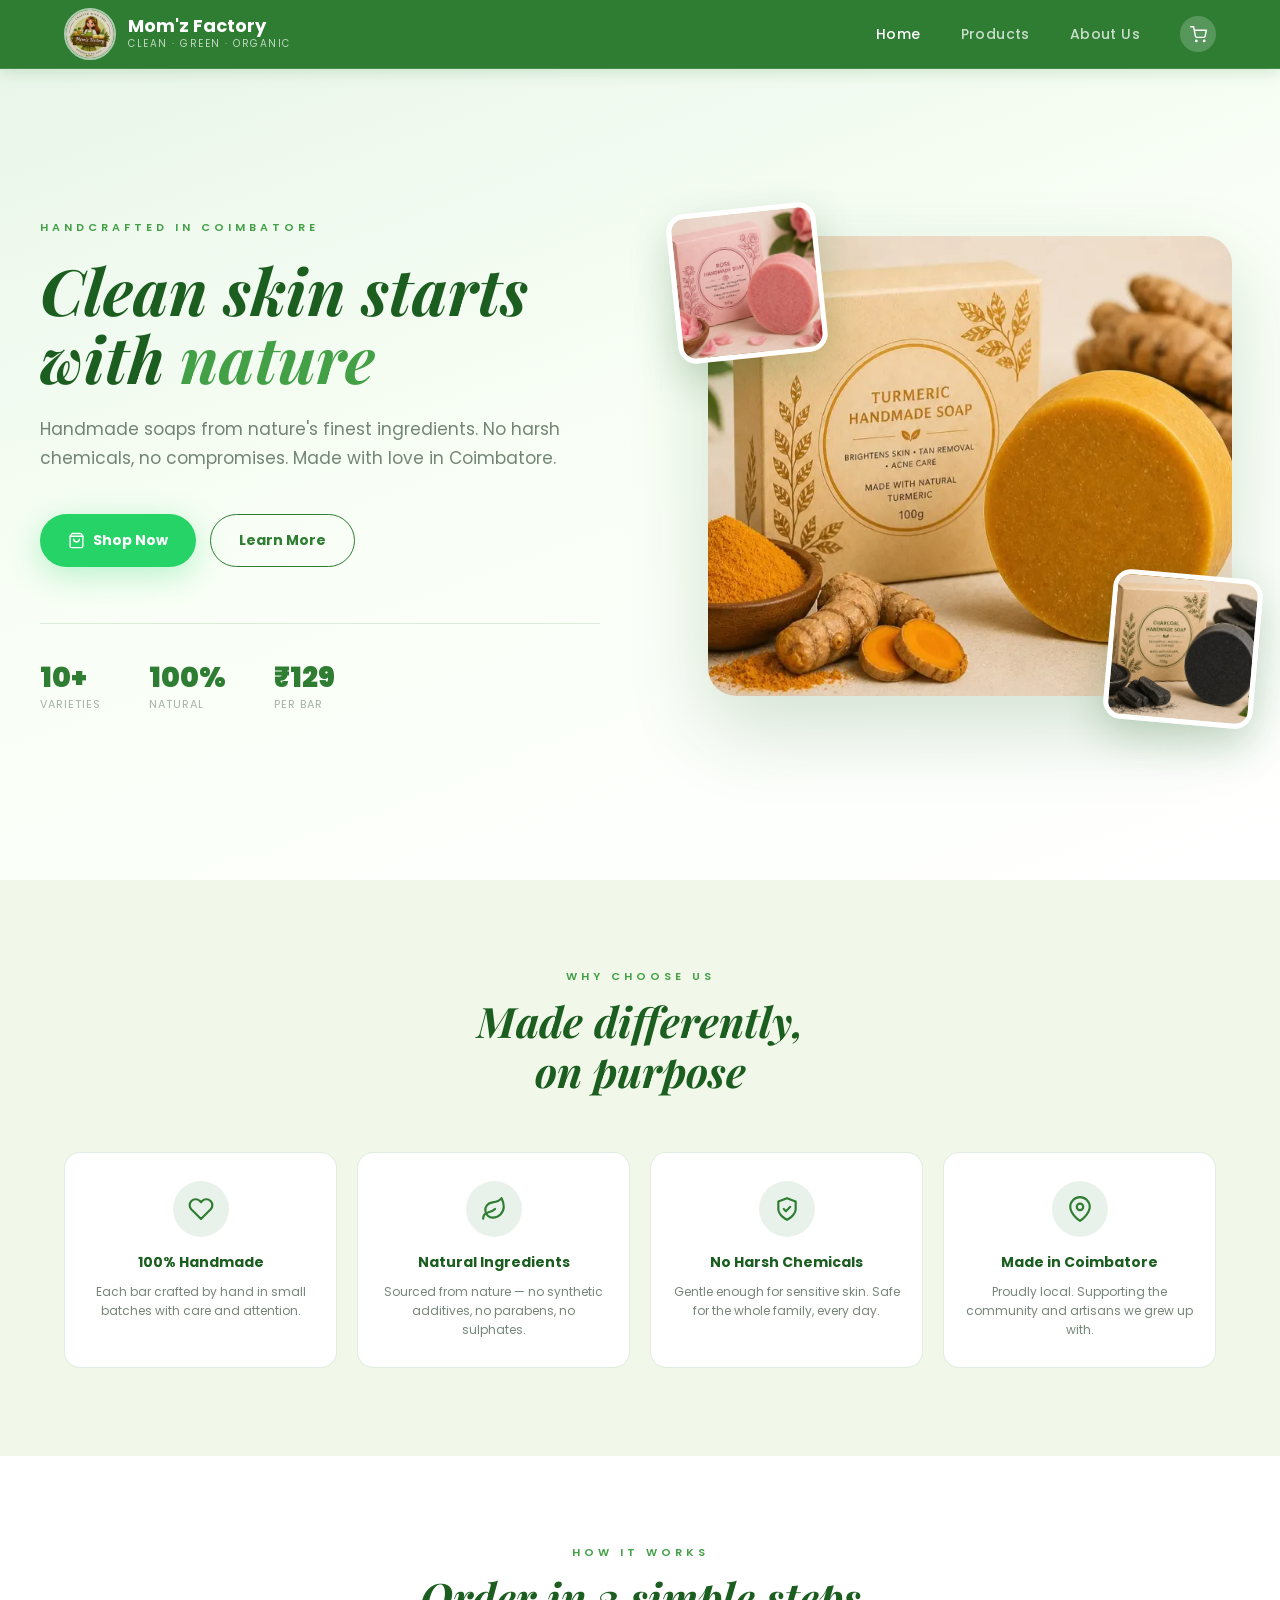
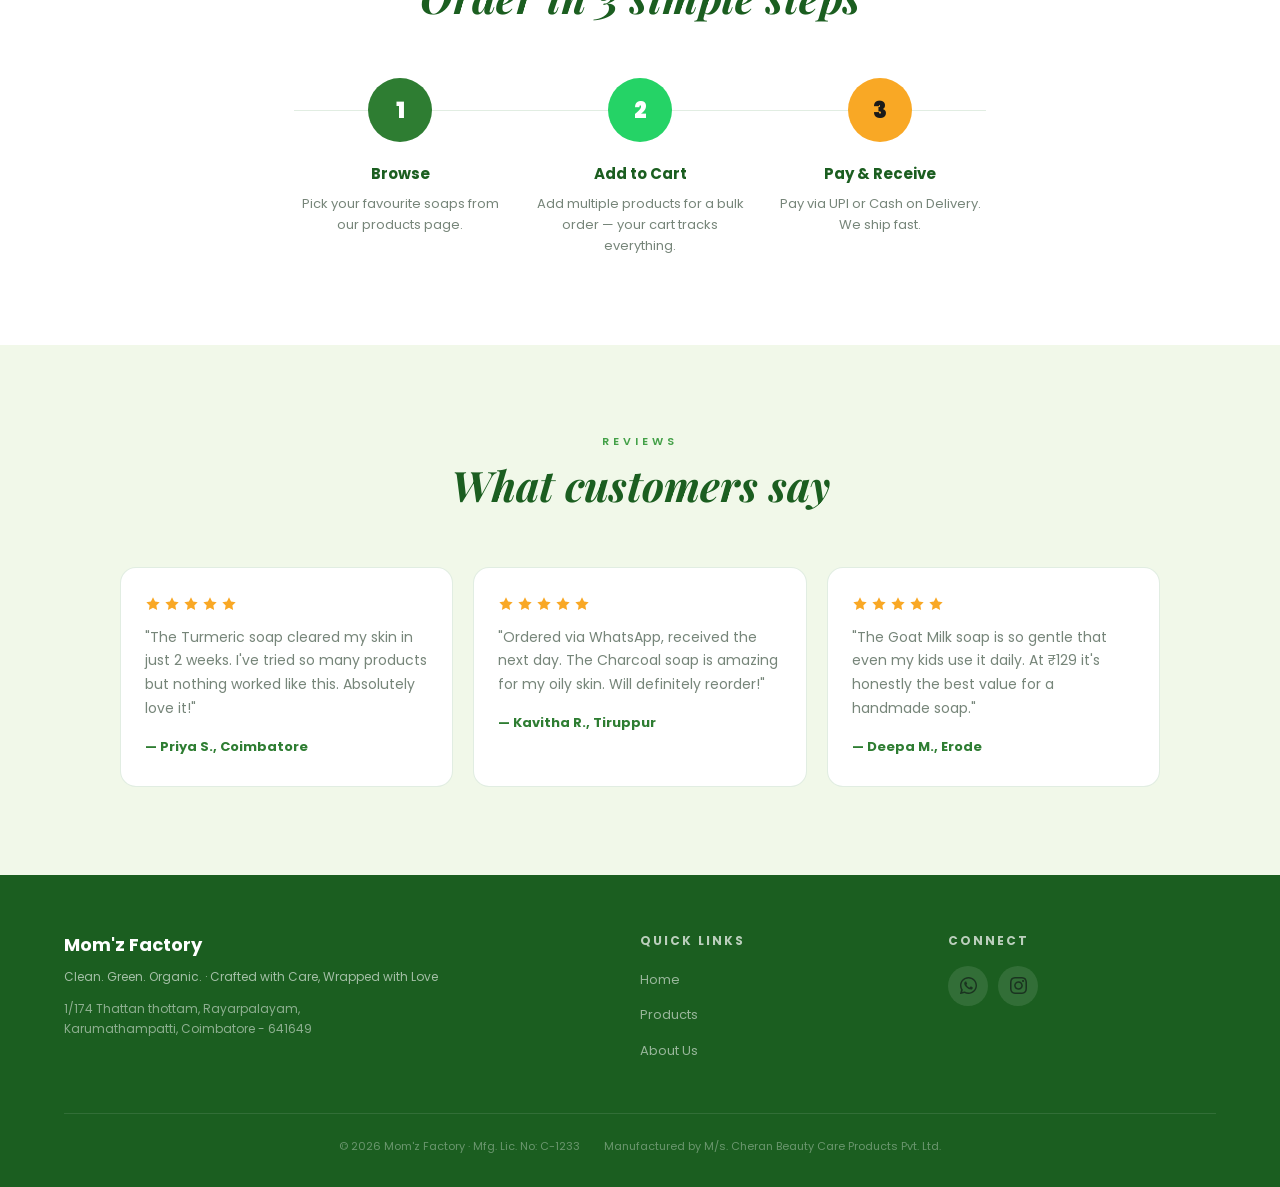
==== index.html @ 3b1ee164 "Speed up images and make the site indexable by Google - Add 800px WebP versions of all product photo" ====
<!DOCTYPE html>
<html lang="en">
<head>
  <meta charset="UTF-8">
  <meta name="viewport" content="width=device-width, initial-scale=1.0">
  <title>Mom'z Factory — Clean. Green. Organic.</title>
  <meta name="description" content="Handmade natural soaps crafted with care. 100g bars made in Coimbatore. Order on WhatsApp.">
  <link rel="canonical" href="https://momzfactory.in/">
  <meta property="og:type" content="website">
  <meta property="og:site_name" content="Mom'z Factory">
  <meta property="og:title" content="Mom'z Factory — Clean. Green. Organic.">
  <meta property="og:description" content="Handmade natural soaps crafted with care in Coimbatore. ₹129 per bar. Order on WhatsApp.">
  <meta property="og:url" content="https://momzfactory.in/">
  <meta property="og:image" content="https://momzfactory.in/assets/products/turmeric-soap.jpg">
  <meta name="twitter:card" content="summary_large_image">
  <script type="application/ld+json">
  {
    "@context": "https://schema.org",
    "@type": "Organization",
    "name": "Mom'z Factory",
    "url": "https://momzfactory.in",
    "logo": "https://momzfactory.in/assets/logo.png"
  }
  </script>
  <link rel="icon" type="image/png" href="assets/logo.png">
  <link rel="stylesheet" href="css/style.css">
</head>
<body>

  <div id="navbar"></div>

  <!-- Hero -->
  <section class="hero">
    <div class="hero__inner">
      <div class="hero__content" data-animate>
        <div class="hero__eyebrow">Handcrafted in Coimbatore</div>
        <h1 class="hero__title">
          Clean skin starts<br>with <span>nature</span>
        </h1>
        <p class="hero__subtitle">
          Handmade soaps from nature's finest ingredients. No harsh chemicals, no compromises. Made with love in Coimbatore.
        </p>
        <div class="hero__ctas">
          <a href="products.html" class="btn btn--primary">
            <svg xmlns="http://www.w3.org/2000/svg" width="17" height="17" viewBox="0 0 24 24" fill="none" stroke="currentColor" stroke-width="2" stroke-linecap="round" stroke-linejoin="round" aria-hidden="true"><path d="M6 2L3 6v14a2 2 0 0 0 2 2h14a2 2 0 0 0 2-2V6l-3-4z"/><line x1="3" y1="6" x2="21" y2="6"/><path d="M16 10a4 4 0 0 1-8 0"/></svg>
            Shop Now
          </a>
          <a href="about.html" class="btn btn--ghost">Learn More</a>
        </div>
        <div class="hero__stats">
          <div>
            <div class="hero__stat-num">10+</div>
            <div class="hero__stat-label">Varieties</div>
          </div>
          <div>
            <div class="hero__stat-num">100%</div>
            <div class="hero__stat-label">Natural</div>
          </div>
          <div>
            <div class="hero__stat-num">&#8377;129</div>
            <div class="hero__stat-label">Per Bar</div>
          </div>
        </div>
      </div>
      <div class="hero__visual" data-animate data-animate-delay="150">
        <img class="hero__img-main" src="assets/products/turmeric-soap.webp" alt="Turmeric handmade soap bar with fresh turmeric" fetchpriority="high">
        <img class="hero__img-accent hero__img-accent--1" src="assets/products/rose-soap.webp" alt="Rose handmade soap bar">
        <img class="hero__img-accent hero__img-accent--2" src="assets/products/charcoal-soap.webp" alt="Charcoal handmade soap bar">
      </div>
    </div>
  </section>

  <!-- Why Choose Us -->
  <section class="section section--mid">
    <div class="container">
      <div class="section-eyebrow" data-animate>Why Choose Us</div>
      <h2 class="section-title" data-animate data-animate-delay="100">Made differently,<br>on purpose</h2>
      <div class="why-grid">
        <div class="why-card" data-animate data-animate-delay="0">
          <div class="why-card__icon">
            <svg xmlns="http://www.w3.org/2000/svg" width="26" height="26" viewBox="0 0 24 24" fill="none" stroke="currentColor" stroke-width="2" stroke-linecap="round" stroke-linejoin="round" aria-hidden="true"><path d="M20.84 4.61a5.5 5.5 0 0 0-7.78 0L12 5.67l-1.06-1.06a5.5 5.5 0 0 0-7.78 7.78l1.06 1.06L12 21.23l7.78-7.78 1.06-1.06a5.5 5.5 0 0 0 0-7.78z"/></svg>
          </div>
          <div class="why-card__title">100% Handmade</div>
          <div class="why-card__desc">Each bar crafted by hand in small batches with care and attention.</div>
        </div>
        <div class="why-card" data-animate data-animate-delay="100">
          <div class="why-card__icon">
            <svg xmlns="http://www.w3.org/2000/svg" width="26" height="26" viewBox="0 0 24 24" fill="none" stroke="currentColor" stroke-width="2" stroke-linecap="round" stroke-linejoin="round" aria-hidden="true"><path d="M11 20A7 7 0 0 1 9.8 6.1C15.5 5 17 4.48 19 2c1 2 2 4.18 2 8 0 5.5-4.78 10-10 10Z"/><path d="M2 21c0-3 1.85-5.36 5.08-6C9.5 14.52 12 13 13 12"/></svg>
          </div>
          <div class="why-card__title">Natural Ingredients</div>
          <div class="why-card__desc">Sourced from nature — no synthetic additives, no parabens, no sulphates.</div>
        </div>
        <div class="why-card" data-animate data-animate-delay="200">
          <div class="why-card__icon">
            <svg xmlns="http://www.w3.org/2000/svg" width="26" height="26" viewBox="0 0 24 24" fill="none" stroke="currentColor" stroke-width="2" stroke-linecap="round" stroke-linejoin="round" aria-hidden="true"><path d="M12 22s8-4 8-10V5l-8-3-8 3v7c0 6 8 10 8 10z"/><polyline points="9 12 11 14 15 10"/></svg>
          </div>
          <div class="why-card__title">No Harsh Chemicals</div>
          <div class="why-card__desc">Gentle enough for sensitive skin. Safe for the whole family, every day.</div>
        </div>
        <div class="why-card" data-animate data-animate-delay="300">
          <div class="why-card__icon">
            <svg xmlns="http://www.w3.org/2000/svg" width="26" height="26" viewBox="0 0 24 24" fill="none" stroke="currentColor" stroke-width="2" stroke-linecap="round" stroke-linejoin="round" aria-hidden="true"><path d="M21 10c0 7-9 13-9 13s-9-6-9-13a9 9 0 0 1 18 0z"/><circle cx="12" cy="10" r="3"/></svg>
          </div>
          <div class="why-card__title">Made in Coimbatore</div>
          <div class="why-card__desc">Proudly local. Supporting the community and artisans we grew up with.</div>
        </div>
      </div>
    </div>
  </section>

  <!-- How to Order -->
  <section class="section">
    <div class="container">
      <div class="section-eyebrow" data-animate>How It Works</div>
      <h2 class="section-title" data-animate data-animate-delay="100">Order in 3 simple steps</h2>
      <div class="steps">
        <div class="step" data-animate data-animate-delay="0">
          <div class="step__circle step__circle--1">1</div>
          <div class="step__title">Browse</div>
          <div class="step__desc">Pick your favourite soaps from our products page.</div>
        </div>
        <div class="step" data-animate data-animate-delay="120">
          <div class="step__circle step__circle--2">2</div>
          <div class="step__title">Add to Cart</div>
          <div class="step__desc">Add multiple products for a bulk order — your cart tracks everything.</div>
        </div>
        <div class="step" data-animate data-animate-delay="240">
          <div class="step__circle step__circle--3">3</div>
          <div class="step__title">Pay &amp; Receive</div>
          <div class="step__desc">Pay via UPI or Cash on Delivery. We ship fast.</div>
        </div>
      </div>
    </div>
  </section>

  <!-- Testimonials -->
  <section class="section section--mid">
    <div class="container">
      <div class="section-eyebrow" data-animate>Reviews</div>
      <h2 class="section-title" data-animate data-animate-delay="100">What customers say</h2>
      <!-- Rendered by components.js from data/testimonials.json -->
      <div class="testimonials-grid" id="testimonialsGrid"></div>
    </div>
  </section>

  <div id="footer"></div>

  <script src="data/site.js"></script>
  <script src="js/components.js"></script>
  <script src="js/animations.js"></script>
  <script src="js/cart.js"></script>
</body>
</html>
---- css/style.css ----
/* ── Fonts ── */
@import url('https://fonts.googleapis.com/css2?family=Playfair+Display:ital,wght@0,700;1,700&family=Poppins:wght@300;400;600;700;900&display=swap');

/* ── Tokens ── */
:root {
  --bg:           #ffffff;
  --bg-mid:       #f1f8e9;
  --bg-card:      #ffffff;
  --green:        #2e7d32;
  --green-light:  #43a047;
  --green-dark:   #1b5e20;
  --whatsapp:     #25D366;
  --red:          #e53935;
  --text:         #1a3320;
  --text-muted:   rgba(26,51,32,0.60);
  --text-faint:   rgba(26,51,32,0.38);
  --border:       rgba(46,125,50,0.14);
  --border-hover: rgba(46,125,50,0.30);
  --radius-card:  16px;
  --radius-btn:   50px;
  --container:    1200px;
}

/* ── Reset ── */
*, *::before, *::after { box-sizing: border-box; margin: 0; padding: 0; }
html { scroll-behavior: smooth; }
body {
  font-family: 'Poppins', sans-serif;
  background: var(--bg);
  color: var(--text);
  line-height: 1.6;
  -webkit-font-smoothing: antialiased;
}
img { max-width: 100%; display: block; }
a { text-decoration: none; color: inherit; }
:focus-visible { outline: 2px solid var(--green); outline-offset: 2px; }
button:focus-visible, a:focus-visible { outline: 2px solid var(--green); outline-offset: 2px; }

/* ── Container ── */
.container { max-width: var(--container); margin: 0 auto; padding: 0 24px; }

/* ── Animations ── */
[data-animate] {
  opacity: 0;
  transform: translateY(36px);
  transition: opacity 0.65s ease, transform 0.65s ease;
}
[data-animate].is-visible { opacity: 1; transform: none; }

/* ── Buttons ── */
.btn {
  display: inline-flex; align-items: center; gap: 8px;
  padding: 14px 28px; border-radius: var(--radius-btn);
  font-family: 'Poppins', sans-serif; font-size: 14px; font-weight: 700;
  text-decoration: none; cursor: pointer; border: none;
  transition: transform 0.2s ease, box-shadow 0.2s ease, background 0.2s ease;
}
.btn:hover { transform: translateY(-2px); }
.btn--primary {
  background: var(--whatsapp); color: #fff;
  box-shadow: 0 8px 32px rgba(37,211,102,0.3);
}
.btn--primary:hover { box-shadow: 0 12px 40px rgba(37,211,102,0.45); }
.btn--ghost {
  background: transparent; color: var(--green);
  border: 1.5px solid var(--green);
}
.btn--ghost:hover { background: rgba(46,125,50,0.06); box-shadow: 0 8px 24px rgba(46,125,50,0.12); }
.btn--full { width: 100%; justify-content: center; }

/* ── Navbar ── */
.navbar {
  position: fixed; top: 0; left: 0; right: 0; z-index: 200;
  background: #2e7d32;
  border-bottom: 1px solid rgba(255,255,255,0.12);
  box-shadow: 0 2px 16px rgba(46,125,50,0.20);
}
.navbar__inner {
  display: flex; align-items: center; justify-content: space-between;
  height: 68px;
}
.navbar__brand { display: flex; align-items: center; gap: 12px; }
.navbar__logo {
  width: 52px; height: 52px; border-radius: 50%;
  object-fit: cover; border: 2px solid rgba(255,255,255,0.6);
}
.navbar__logo-fallback {
  width: 52px; height: 52px; border-radius: 50%;
  background: rgba(255,255,255,0.2); font-size: 20px;
  display: none; align-items: center; justify-content: center;
}
.navbar__name { font-size: 18px; font-weight: 700; line-height: 1.1; color: #fff; }
.navbar__tagline { font-size: 10px; color: rgba(255,255,255,0.70); letter-spacing: 1.5px; text-transform: uppercase; }
.navbar__links { display: flex; align-items: center; gap: 40px; list-style: none; margin-left: auto; margin-right: 40px; }
.navbar__links a {
  font-size: 14px; color: rgba(255,255,255,0.75); font-weight: 500;
  letter-spacing: 0.4px; transition: color 0.2s; padding: 8px 0;
}
.navbar__links a:hover, .navbar__links a.active { color: #fff; }
.navbar__actions { display: flex; align-items: center; gap: 14px; }
.navbar__cart-btn {
  width: 36px; height: 36px; border-radius: 50%;
  background: rgba(255,255,255,0.2); border: none; cursor: pointer;
  display: flex; align-items: center; justify-content: center;
  color: #fff; position: relative; transition: transform 0.2s, background 0.2s;
}
.navbar__cart-btn:hover { transform: scale(1.1); background: rgba(255,255,255,0.3); }
.navbar__cart-count {
  position: absolute; top: -4px; right: -4px;
  width: 18px; height: 18px; background: var(--red);
  border-radius: 50%; font-size: 10px; font-weight: 700;
  display: none; align-items: center; justify-content: center; color: #fff;
}
.navbar__cart-count.visible { display: flex; }
.navbar__toggle {
  display: none; flex-direction: column; gap: 5px;
  background: transparent; border: none; cursor: pointer; padding: 4px;
}
.navbar__toggle span { display: block; width: 24px; height: 2px; background: #fff; border-radius: 2px; }
.navbar__mobile {
  display: none; flex-direction: column;
  background: #1b5e20; border-top: 1px solid rgba(255,255,255,0.12);
  max-height: 0; overflow: hidden;
  transition: max-height 0.35s ease;
}
.navbar__mobile.open { max-height: 300px; }
.navbar__mobile a {
  padding: 14px 24px; font-size: 15px;
  color: rgba(255,255,255,0.80); border-bottom: 1px solid rgba(255,255,255,0.10); display: block;
  transition: color 0.2s;
}
.navbar__mobile a:hover { color: #fff; }

/* ── Hero ── */
.hero {
  min-height: min(100vh, 880px);
  min-height: min(100dvh, 880px);
  background: linear-gradient(160deg, #e8f5e9 0%, #f9fff6 50%, #ffffff 100%);
  display: flex; align-items: center;
  padding: 140px 24px 88px;
}
.hero__inner {
  max-width: var(--container); width: 100%; margin: 0 auto;
  display: grid; grid-template-columns: 1.05fr 0.95fr;
  align-items: center; gap: 64px;
}
.hero__content { max-width: 560px; text-align: left; }
.hero__eyebrow {
  font-size: 11px; letter-spacing: 4px; text-transform: uppercase;
  color: var(--green-light); font-weight: 600; margin-bottom: 20px;
}
.hero__title {
  font-family: 'Playfair Display', serif; font-style: italic;
  font-size: clamp(42px, 6vw, 64px); line-height: 1.05; margin-bottom: 24px;
  color: var(--green-dark);
}
.hero__title span { color: var(--green-light); }
.hero__subtitle {
  font-size: 17px; color: var(--text-muted); line-height: 1.75;
  margin: 0 0 40px; max-width: 520px;
}
.hero__ctas { display: flex; gap: 14px; flex-wrap: wrap; margin-bottom: 56px; }
.hero__stats {
  display: flex; gap: 48px;
  padding-top: 40px; border-top: 1px solid var(--border);
}
.hero__visual { position: relative; padding: 16px 8px; }
.hero__img-main {
  width: 100%; height: 460px; object-fit: cover;
  border-radius: 28px;
  box-shadow: 0 32px 80px rgba(27,94,32,0.18);
}
.hero__img-accent {
  position: absolute; width: 150px; height: 150px; object-fit: cover;
  border-radius: 18px; border: 5px solid #fff;
  box-shadow: 0 16px 40px rgba(27,94,32,0.22);
}
.hero__img-accent--1 { top: -12px; left: -28px; transform: rotate(-6deg); }
.hero__img-accent--2 { bottom: -12px; right: -18px; transform: rotate(5deg); }
.hero__stat-num { font-size: 28px; font-weight: 900; color: var(--green); line-height: 1; }
.hero__stat-label { font-size: 11px; color: var(--text-faint); text-transform: uppercase; letter-spacing: 1px; margin-top: 4px; }

/* ── Sections ── */
.section { padding: 88px 0; text-align: center; }
.section--mid { background: var(--bg-mid); }
.section-eyebrow {
  font-size: 11px; letter-spacing: 4px; text-transform: uppercase;
  color: var(--green-light); font-weight: 600; margin-bottom: 10px;
}
.section-title {
  font-family: 'Playfair Display', serif; font-style: italic;
  font-size: clamp(28px, 5vw, 42px); line-height: 1.2; margin-bottom: 56px;
  color: var(--green-dark);
}

/* ── Why Grid ── */
.why-grid { display: grid; grid-template-columns: repeat(4, 1fr); gap: 20px; }
.why-card {
  background: #fff; border: 1px solid var(--border);
  border-radius: var(--radius-card); padding: 28px 22px;
  transition: border-color 0.2s, transform 0.3s, box-shadow 0.3s;
}
.why-card:hover { border-color: var(--border-hover); transform: translateY(-4px); box-shadow: 0 12px 32px rgba(46,125,50,0.10); }
.why-card__icon {
  width: 56px; height: 56px; border-radius: 50%;
  background: rgba(46,125,50,0.10); color: var(--green);
  display: flex; align-items: center; justify-content: center;
  margin: 0 auto 14px;
}
.why-card__title { font-size: 14px; font-weight: 700; margin-bottom: 8px; color: var(--green-dark); }
.why-card__desc { font-size: 12px; color: var(--text-muted); line-height: 1.6; }

/* ── Steps ── */
.steps { display: flex; justify-content: center; gap: 0; position: relative; }
.steps::before {
  content: ''; position: absolute; top: 32px; left: 20%; right: 20%;
  height: 1px; background: var(--border);
}
.step { flex: 1; max-width: 240px; text-align: center; padding: 0 16px; }
.step__circle {
  width: 64px; height: 64px; border-radius: 50%;
  display: flex; align-items: center; justify-content: center;
  font-size: 22px; font-weight: 900; color: #fff;
  margin: 0 auto 20px; position: relative; z-index: 1;
}
.step__circle--1 { background: var(--green); }
.step__circle--2 { background: var(--whatsapp); }
.step__circle--3 { background: #f9a825; color: #1a1a1a; }
.step__title { font-size: 15px; font-weight: 700; margin-bottom: 8px; color: var(--green-dark); }
.step__desc { font-size: 13px; color: var(--text-muted); line-height: 1.6; }

/* ── Testimonials ── */
.testimonials-grid {
  display: grid; grid-template-columns: repeat(3, 1fr); gap: 20px;
  max-width: 1040px; margin: 0 auto;
}
.testimonial {
  background: #fff; border: 1px solid var(--border);
  border-radius: var(--radius-card); padding: 28px 24px; text-align: left;
  transition: border-color 0.2s, box-shadow 0.3s;
}
.testimonial:hover { border-color: var(--border-hover); box-shadow: 0 8px 24px rgba(46,125,50,0.08); }
.testimonial__stars { display: flex; gap: 3px; color: #f9a825; margin-bottom: 14px; }
.testimonial__text { font-size: 14px; color: var(--text-muted); line-height: 1.7; margin-bottom: 16px; }
.testimonial__author { font-size: 13px; font-weight: 700; color: var(--green); }

/* ── Page Hero (inner pages) ── */
.page-hero {
  padding: 140px 24px 64px; text-align: center;
  background: linear-gradient(160deg, #e8f5e9 0%, #ffffff 100%);
}
.page-hero__title {
  font-family: 'Playfair Display', serif; font-style: italic;
  font-size: clamp(32px, 6vw, 52px); margin-bottom: 12px;
  color: var(--green-dark);
}
.page-hero__subtitle { font-size: 15px; color: var(--text-muted); }

/* ── Filter Tabs ── */
.filter-bar { display: flex; justify-content: center; gap: 10px; margin-bottom: 48px; flex-wrap: wrap; }
.filter-tab {
  padding: 10px 24px; border-radius: var(--radius-btn);
  border: 1.5px solid var(--border); background: transparent;
  color: var(--text-muted); font-family: 'Poppins', sans-serif;
  font-size: 13px; font-weight: 600; cursor: pointer; transition: background 0.2s, border-color 0.2s, color 0.2s;
}
.filter-tab:hover { border-color: var(--border-hover); color: var(--green); }
.filter-tab.active { background: var(--green); border-color: var(--green); color: #fff; }

/* ── Products Section ── */
.products-section { padding: 48px 0 88px; }
.products-grid { display: grid; grid-template-columns: repeat(3, 1fr); gap: 20px; }

/* ── Product Card ── */
.product-card {
  background: #fff; border: 1px solid var(--border);
  border-radius: var(--radius-card); overflow: hidden;
  transition: transform 0.3s ease, box-shadow 0.3s ease, border-color 0.2s;
}
.product-card:hover {
  transform: translateY(-6px);
  box-shadow: 0 20px 48px rgba(46,125,50,0.14);
  border-color: var(--border-hover);
}
.product-card__img {
  height: 220px; width: 100%; display: flex; align-items: center;
  justify-content: center; overflow: hidden; position: relative;
  background: #f7f2ec;
}
.product-card__photo { width: 100%; height: 100%; object-fit: cover; }
.product-card__swatch {
  width: 100px; height: 140px; border-radius: 12px;
  display: flex; align-items: center; justify-content: center;
  font-size: 11px; font-weight: 700; text-align: center; line-height: 1.35;
  box-shadow: 0 12px 32px rgba(0,0,0,0.18);
}
.product-card__body { padding: 18px; }
.product-card__name { font-size: 14px; font-weight: 700; margin-bottom: 5px; color: var(--green-dark); }
.product-card__benefit {
  font-size: 11px; color: var(--text-muted); line-height: 1.55;
  margin-bottom: 12px;
  display: -webkit-box; -webkit-line-clamp: 2;
  -webkit-box-orient: vertical; overflow: hidden;
}
.product-card__tags { display: flex; gap: 6px; margin-bottom: 14px; }
.product-card__tag {
  font-size: 10px; background: rgba(46,125,50,0.08);
  color: var(--green); border-radius: 20px;
  padding: 3px 10px; font-weight: 600;
}
.product-card__footer { display: flex; align-items: center; justify-content: space-between; }
.product-card__price { display: flex; flex-direction: column; gap: 2px; }
.product-card__mrp { font-size: 13px; font-weight: 500; color: var(--text-faint); text-decoration: line-through; margin-right: 7px; }
.product-card__sale { font-size: 20px; font-weight: 900; color: var(--green); }
.product-card__badge {
  position: absolute; top: 12px; left: 12px; z-index: 1;
  font-size: 11px; font-weight: 700; letter-spacing: 0.3px;
  padding: 4px 12px; border-radius: 20px;
}
.product-card__badge--off { background: var(--red); color: #fff; }
.product-card__badge--oos { background: rgba(26,26,26,0.78); color: #fff; }
.product-card__badge--new { left: auto; right: 12px; background: #e91e63; color: #fff; }
.product-card--oos .product-card__photo,
.product-card--oos .product-card__swatch { filter: grayscale(0.85); opacity: 0.55; }
.products-error {
  grid-column: 1 / -1; text-align: center; padding: 56px 24px;
  color: var(--text-muted); font-size: 15px;
}
.product-card__incl { font-size: 10px; color: var(--text-faint); font-weight: 400; }
.add-to-cart-btn {
  background: var(--green); color: #fff; border: none;
  border-radius: 10px; padding: 9px 16px;
  font-family: 'Poppins', sans-serif; font-size: 12px; font-weight: 700;
  cursor: pointer; transition: background 0.2s, transform 0.15s;
  white-space: nowrap;
}
.add-to-cart-btn:hover { background: var(--green-dark); }
.add-to-cart-btn.added { transform: scale(1.1); background: var(--whatsapp); }
.add-to-cart-btn:disabled {
  background: rgba(26,51,32,0.14); color: rgba(26,51,32,0.45);
  cursor: not-allowed;
}

/* ── Cart Bubble ── */
.cart-bubble {
  position: fixed; bottom: 28px; right: 28px; z-index: 300;
  width: 58px; height: 58px; border-radius: 50%;
  background: var(--whatsapp);
  display: none; align-items: center; justify-content: center;
  font-size: 22px; cursor: pointer; border: none;
  transition: transform 0.2s;
}
.cart-bubble.visible {
  display: flex;
  animation: bubble-pulse 2.5s infinite;
}
.cart-bubble:hover { transform: scale(1.08); animation: none; }
.cart-bubble__count {
  position: absolute; top: -4px; right: -4px;
  width: 22px; height: 22px; background: var(--red);
  border-radius: 50%; font-size: 11px; font-weight: 800;
  display: flex; align-items: center; justify-content: center;
  color: #fff; font-family: 'Poppins', sans-serif;
}
@keyframes bubble-pulse {
  0%   { box-shadow: 0 8px 32px rgba(37,211,102,0.45), 0 0 0 0   rgba(37,211,102,0.4); }
  70%  { box-shadow: 0 8px 32px rgba(37,211,102,0.45), 0 0 0 14px rgba(37,211,102,0); }
  100% { box-shadow: 0 8px 32px rgba(37,211,102,0.45), 0 0 0 0   rgba(37,211,102,0); }
}

/* ── Cart Panel ── */
.cart-panel { position: fixed; inset: 0; z-index: 400; display: none; }
.cart-panel.open { display: block; }
.cart-panel__overlay { position: absolute; inset: 0; background: rgba(0,0,0,0.45); backdrop-filter: blur(4px); }
.cart-panel__sheet {
  position: absolute; bottom: 0; left: 0; right: 0;
  background: #fff; border-radius: 24px 24px 0 0;
  border-top: 2px solid var(--green); max-height: 85vh;
  display: flex; flex-direction: column;
  transform: translateY(100%);
  transition: transform 0.35s cubic-bezier(0.32,0.72,0,1);
}
.cart-panel.open .cart-panel__sheet { transform: translateY(0); }
.cart-panel__header {
  display: flex; align-items: center; justify-content: space-between;
  padding: 20px 24px 16px; border-bottom: 1px solid var(--border); flex-shrink: 0;
}
.cart-panel__title { font-size: 16px; font-weight: 700; color: var(--green-dark); }
.cart-panel__close {
  background: rgba(0,0,0,0.06); border: none; cursor: pointer;
  color: var(--text); width: 32px; height: 32px; border-radius: 50%;
  font-size: 14px; display: flex; align-items: center; justify-content: center;
  transition: background 0.2s;
}
.cart-panel__close:hover { background: rgba(0,0,0,0.10); }
.cart-panel__items { overflow-y: auto; flex: 1; padding: 8px 0; }
.cart-item {
  display: flex; align-items: center; gap: 14px;
  padding: 14px 24px; border-bottom: 1px solid var(--border);
}
.cart-item__swatch { width: 44px; height: 44px; border-radius: 10px; flex-shrink: 0; }
.cart-item__info { flex: 1; }
.cart-item__name { font-size: 13px; font-weight: 700; color: var(--green-dark); }
.cart-item__price { font-size: 12px; color: var(--green); font-weight: 600; }
.cart-item__controls { display: flex; align-items: center; gap: 10px; }
.cart-qty-btn {
  width: 28px; height: 28px; border-radius: 50%;
  border: 1px solid var(--border); background: rgba(46,125,50,0.06);
  color: var(--green); font-size: 16px; cursor: pointer;
  display: flex; align-items: center; justify-content: center;
  transition: background 0.2s; line-height: 1;
}
.cart-qty-btn:hover { background: rgba(46,125,50,0.14); }
.cart-item__qty { font-size: 14px; font-weight: 700; min-width: 20px; text-align: center; color: var(--text); }
.cart-panel__footer {
  padding: 20px 24px; border-top: 1px solid var(--border); flex-shrink: 0;
}
.cart-panel__total { font-size: 18px; font-weight: 900; color: var(--green); margin-bottom: 14px; text-align: center; }
.cart-panel__empty { text-align: center; padding: 48px 24px; color: var(--text-muted); font-size: 14px; }

/* ── Address Modal ── */
.address-modal { position: fixed; inset: 0; z-index: 500; display: none; }
.address-modal.open { display: block; }
.address-modal__overlay {
  position: absolute; inset: 0;
  background: rgba(0,0,0,0.50); backdrop-filter: blur(4px);
}
.address-modal__sheet {
  position: absolute; bottom: 0; left: 0; right: 0;
  background: #fff; border-radius: 24px 24px 0 0;
  max-height: 92vh; overflow-y: auto;
  box-shadow: 0 -8px 48px rgba(0,0,0,0.22);
  transform: translateY(100%);
  transition: transform 0.35s cubic-bezier(0.32,0.72,0,1);
  padding-bottom: env(safe-area-inset-bottom, 0px);
}
.address-modal.open .address-modal__sheet { transform: translateY(0); }
.address-modal__header {
  display: flex; align-items: center; justify-content: space-between;
  padding: 20px 24px 0;
}
.address-modal__title { font-size: 17px; font-weight: 700; color: var(--green-dark); }
.address-modal__close {
  width: 32px; height: 32px; border-radius: 50%; border: none;
  background: rgba(0,0,0,0.06); cursor: pointer; font-size: 14px;
  display: flex; align-items: center; justify-content: center;
  transition: background 0.2s;
}
.address-modal__close:hover { background: rgba(0,0,0,0.12); }
.address-modal__sub {
  font-size: 13px; color: var(--text-muted); line-height: 1.55;
  padding: 8px 24px 16px;
}
.address-modal__body { padding: 0 24px; display: flex; flex-direction: column; gap: 14px; }
.addr-field { display: flex; flex-direction: column; gap: 5px; }
.addr-label { font-size: 11px; font-weight: 700; letter-spacing: 1px; text-transform: uppercase; color: var(--green); }
.addr-input {
  width: 100%; padding: 12px 14px;
  border: 1.5px solid var(--border); border-radius: 10px;
  font-family: 'Poppins', sans-serif; font-size: 14px; color: var(--text);
  background: #fafafa; outline: none;
  transition: border-color 0.2s, box-shadow 0.2s, background 0.2s;
}
.addr-input::placeholder { color: var(--text-faint); }
.addr-input:focus {
  border-color: var(--green); background: #fff;
  box-shadow: 0 0 0 3px rgba(46,125,50,0.10);
}
.addr-row { display: grid; grid-template-columns: 1fr 1fr; gap: 12px; }
.address-modal__footer {
  padding: 20px 24px 24px; display: flex; flex-direction: column; gap: 14px;
  border-top: 1px solid var(--border); margin-top: 20px;
}
.addr-save-label {
  display: flex; align-items: center; gap: 10px;
  font-size: 13px; color: var(--text-muted); cursor: pointer;
  user-select: none;
}
.addr-save-label input[type="checkbox"] {
  width: 18px; height: 18px; accent-color: var(--green); cursor: pointer;
}

/* ── About ── */
.about-story { max-width: 640px; margin: 0 auto 64px; font-size: 16px; color: var(--text-muted); line-height: 1.8; text-align: center; }
.about-story p { margin-bottom: 16px; }
.about-grid { display: grid; grid-template-columns: 1fr 1fr; gap: 20px; max-width: 800px; margin: 0 auto 56px; }
.info-card { background: #fff; border: 1px solid var(--border); border-radius: var(--radius-card); padding: 28px 24px; text-align: left; box-shadow: 0 4px 16px rgba(46,125,50,0.06); }
.info-card__label { font-size: 10px; letter-spacing: 3px; text-transform: uppercase; color: var(--green-light); font-weight: 600; margin-bottom: 12px; }
.info-card__name { font-size: 16px; font-weight: 700; margin-bottom: 10px; color: var(--green-dark); }
.info-card__address { font-size: 13px; color: var(--text-muted); line-height: 1.7; }
.info-card__lic { margin-top: 14px; font-size: 12px; color: var(--green); font-weight: 600; }
.contact-box { max-width: 480px; margin: 0 auto; text-align: center; }
.contact-box__title { font-family: 'Playfair Display', serif; font-style: italic; font-size: 28px; margin-bottom: 10px; color: var(--green-dark); }
.contact-box__sub { font-size: 14px; color: var(--text-muted); margin-bottom: 28px; }
.contact-btns { display: flex; flex-direction: column; gap: 12px; }

/* ── Footer ── */
.footer { background: var(--green-dark); padding: 56px 0 32px; }
.footer__inner { display: grid; grid-template-columns: 2fr 1fr 1fr; gap: 40px; margin-bottom: 40px; }
.footer__brand-name { font-size: 18px; font-weight: 700; margin-bottom: 8px; color: #fff; }
.footer__tagline { font-size: 12px; color: rgba(255,255,255,0.6); margin-bottom: 12px; line-height: 1.6; }
.footer__address { font-size: 12px; color: rgba(255,255,255,0.5); line-height: 1.7; }
.footer__col-title { font-size: 12px; font-weight: 700; letter-spacing: 2px; text-transform: uppercase; margin-bottom: 16px; color: rgba(255,255,255,0.7); }
.footer__links { list-style: none; }
.footer__links li { margin-bottom: 10px; }
.footer__links a { font-size: 13px; color: rgba(255,255,255,0.55); transition: color 0.2s; }
.footer__links a:hover { color: #fff; }
.footer__social { display: flex; gap: 10px; }
.footer__social-link {
  width: 40px; height: 40px; border-radius: 50%;
  background: rgba(255,255,255,0.1);
  display: flex; align-items: center; justify-content: center;
  font-size: 18px; transition: background 0.2s, transform 0.2s;
}
.footer__social-link:hover { background: rgba(255,255,255,0.2); transform: translateY(-2px); }
.footer__bottom {
  border-top: 1px solid rgba(255,255,255,0.1); padding-top: 24px;
  display: flex; justify-content: center; gap: 24px; flex-wrap: wrap;
  font-size: 11px; color: rgba(255,255,255,0.35); text-align: center;
}

/* ── Responsive ── */
@media (max-width: 1024px) {
  .products-grid { grid-template-columns: repeat(2, 1fr); }
  .why-grid { grid-template-columns: repeat(2, 1fr); }
  .footer__inner { grid-template-columns: 1fr 1fr; }
}
@media (max-width: 900px) {
  .hero { padding: 110px 24px 64px; min-height: auto; }
  .hero__inner { grid-template-columns: 1fr; gap: 56px; }
  .hero__content { max-width: 640px; margin: 0 auto; text-align: center; }
  .hero__subtitle { margin-left: auto; margin-right: auto; }
  .hero__ctas, .hero__stats { justify-content: center; }
  .hero__visual { max-width: 400px; margin: 0 auto; width: 100%; }
  .hero__img-main { height: 340px; }
  .hero__img-accent { width: 110px; height: 110px; }
  .hero__img-accent--1 { left: -10px; }
  .hero__img-accent--2 { right: -10px; }
}
@media (max-width: 768px) {
  .section { padding: 64px 0; }
  .navbar__links { display: none; }
  .navbar__toggle { display: flex; }
  .navbar__mobile { display: flex; }
  .steps { flex-direction: column; align-items: center; gap: 32px; }
  .steps::before { display: none; }
  .testimonials-grid { grid-template-columns: 1fr; max-width: 480px; }
  .about-grid { grid-template-columns: 1fr; }
  .footer__inner { grid-template-columns: 1fr; gap: 32px; }
}
@media (max-width: 768px) {
  .products-grid { grid-template-columns: 1fr; gap: 16px; }
  .product-card__img { height: 260px; }
}
@media (max-width: 640px) {
  .hero__stats { gap: 24px; }
  .why-grid { grid-template-columns: 1fr 1fr; }
}

@media (prefers-reduced-motion: reduce) {
  [data-animate] { transition: none; opacity: 1; transform: none; }
  .cart-bubble { animation: none; }
  .cart-panel__sheet { transition: none; }
  .address-modal__sheet { transition: none; }
}
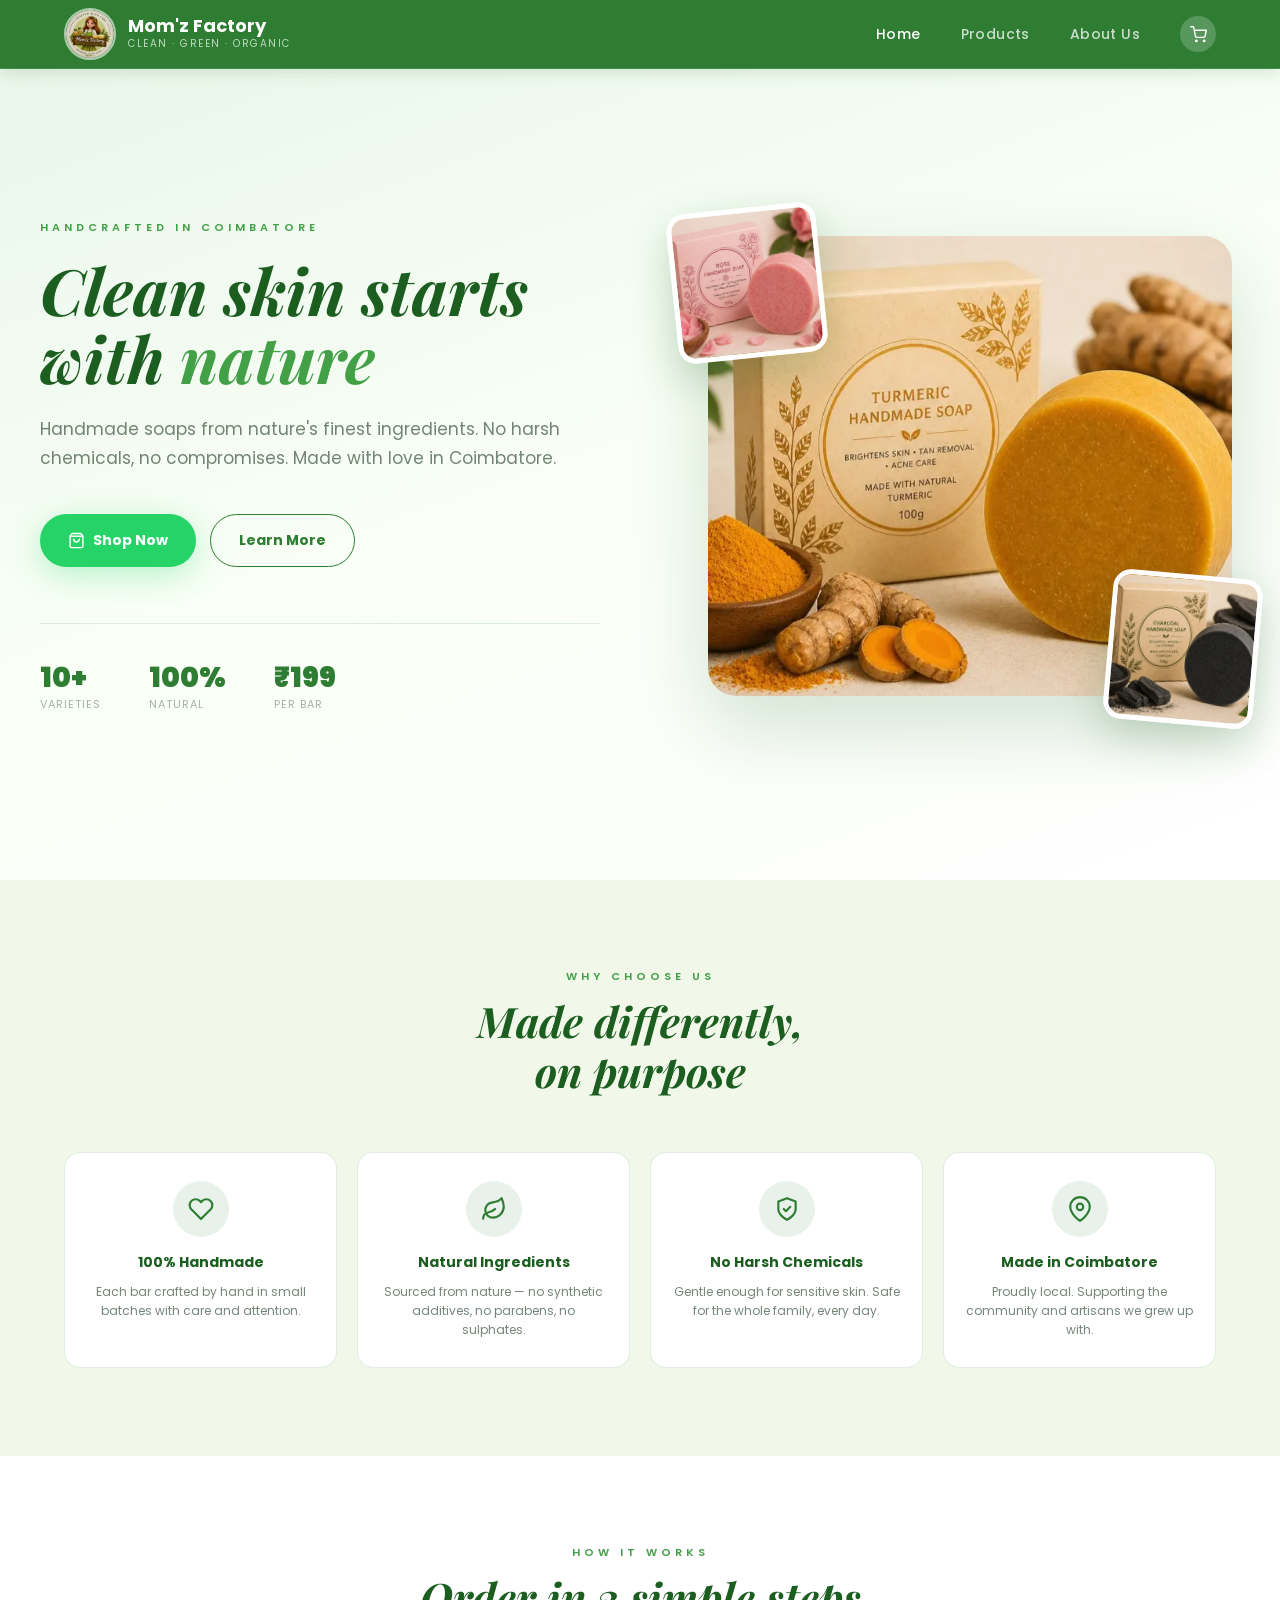
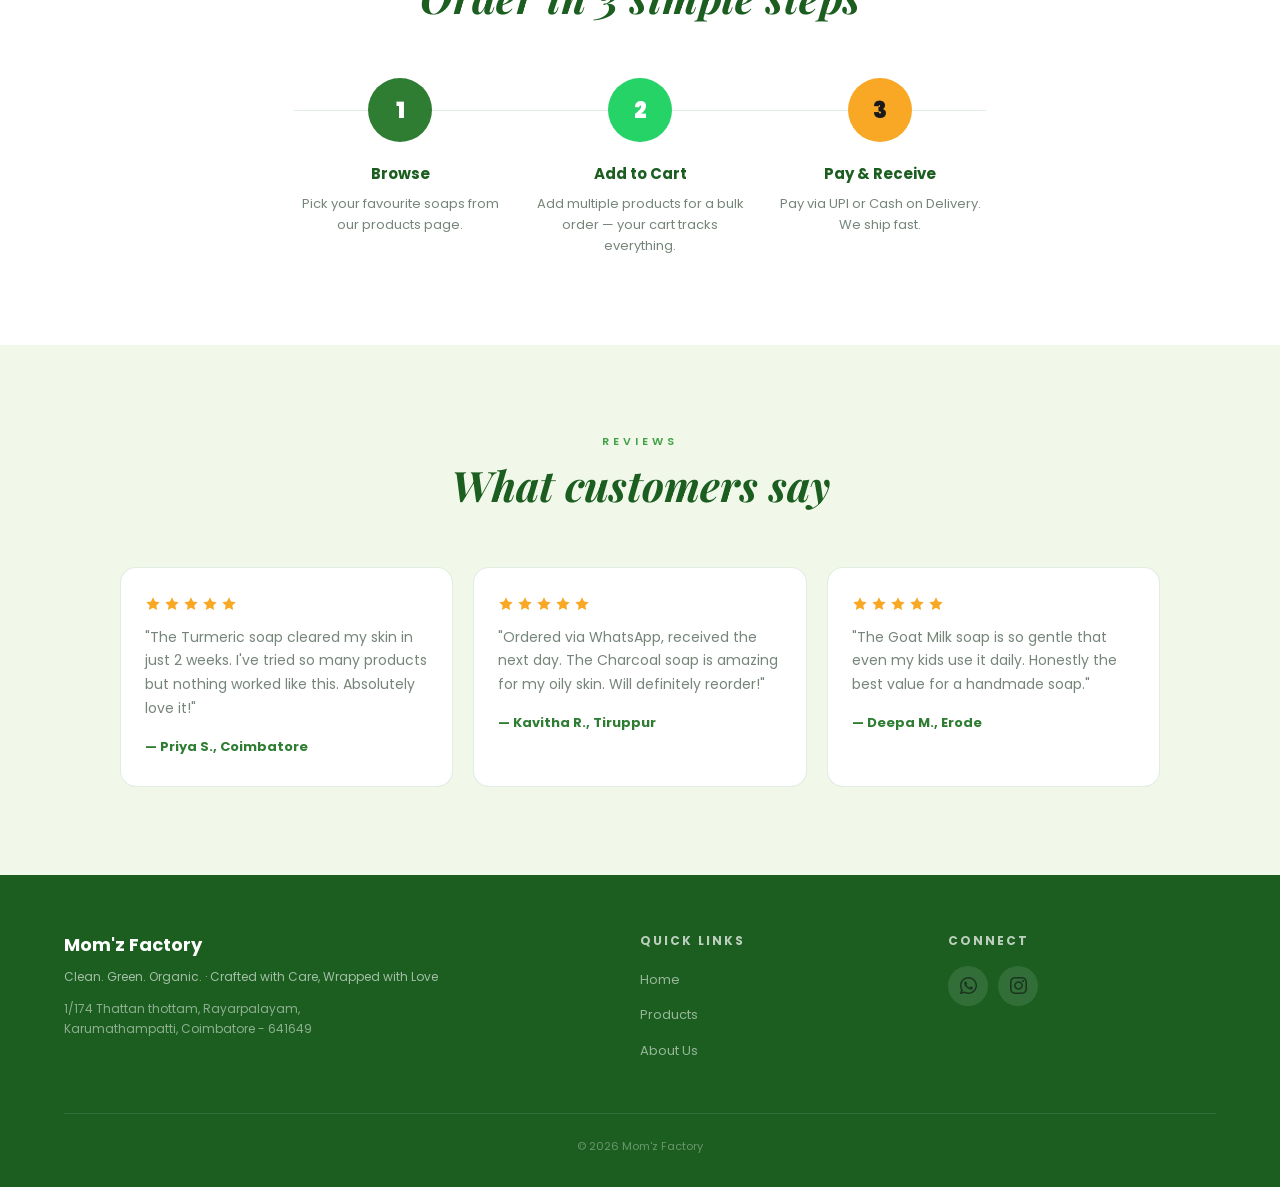
==== commit 33ff8778: "Catalog update: new pricing, Kadalaimavu soap, remove production info - All soaps: MRP Rs.300 -> Rs." ====
--- a/index.html
+++ b/index.html
@@ -9,7 +9,7 @@
   <meta property="og:type" content="website">
   <meta property="og:site_name" content="Mom'z Factory">
   <meta property="og:title" content="Mom'z Factory — Clean. Green. Organic.">
-  <meta property="og:description" content="Handmade natural soaps crafted with care in Coimbatore. ₹129 per bar. Order on WhatsApp.">
+  <meta property="og:description" content="Handmade natural soaps crafted with care in Coimbatore. Order on WhatsApp.">
   <meta property="og:url" content="https://momzfactory.in/">
   <meta property="og:image" content="https://momzfactory.in/assets/products/turmeric-soap.jpg">
   <meta name="twitter:card" content="summary_large_image">
@@ -57,7 +57,7 @@
             <div class="hero__stat-label">Natural</div>
           </div>
           <div>
-            <div class="hero__stat-num">&#8377;129</div>
+            <div class="hero__stat-num">&#8377;199</div>
             <div class="hero__stat-label">Per Bar</div>
           </div>
         </div>
@@ -149,5 +149,7 @@
   <script src="js/components.js"></script>
   <script src="js/animations.js"></script>
   <script src="js/cart.js"></script>
+  <!-- Cloudflare Web Analytics -->
+  <script defer src='https://static.cloudflareinsights.com/beacon.min.js' data-cf-beacon='{"token": "bef2f59d15054dd18cb8b7c845c799fb"}'></script>
 </body>
 </html>
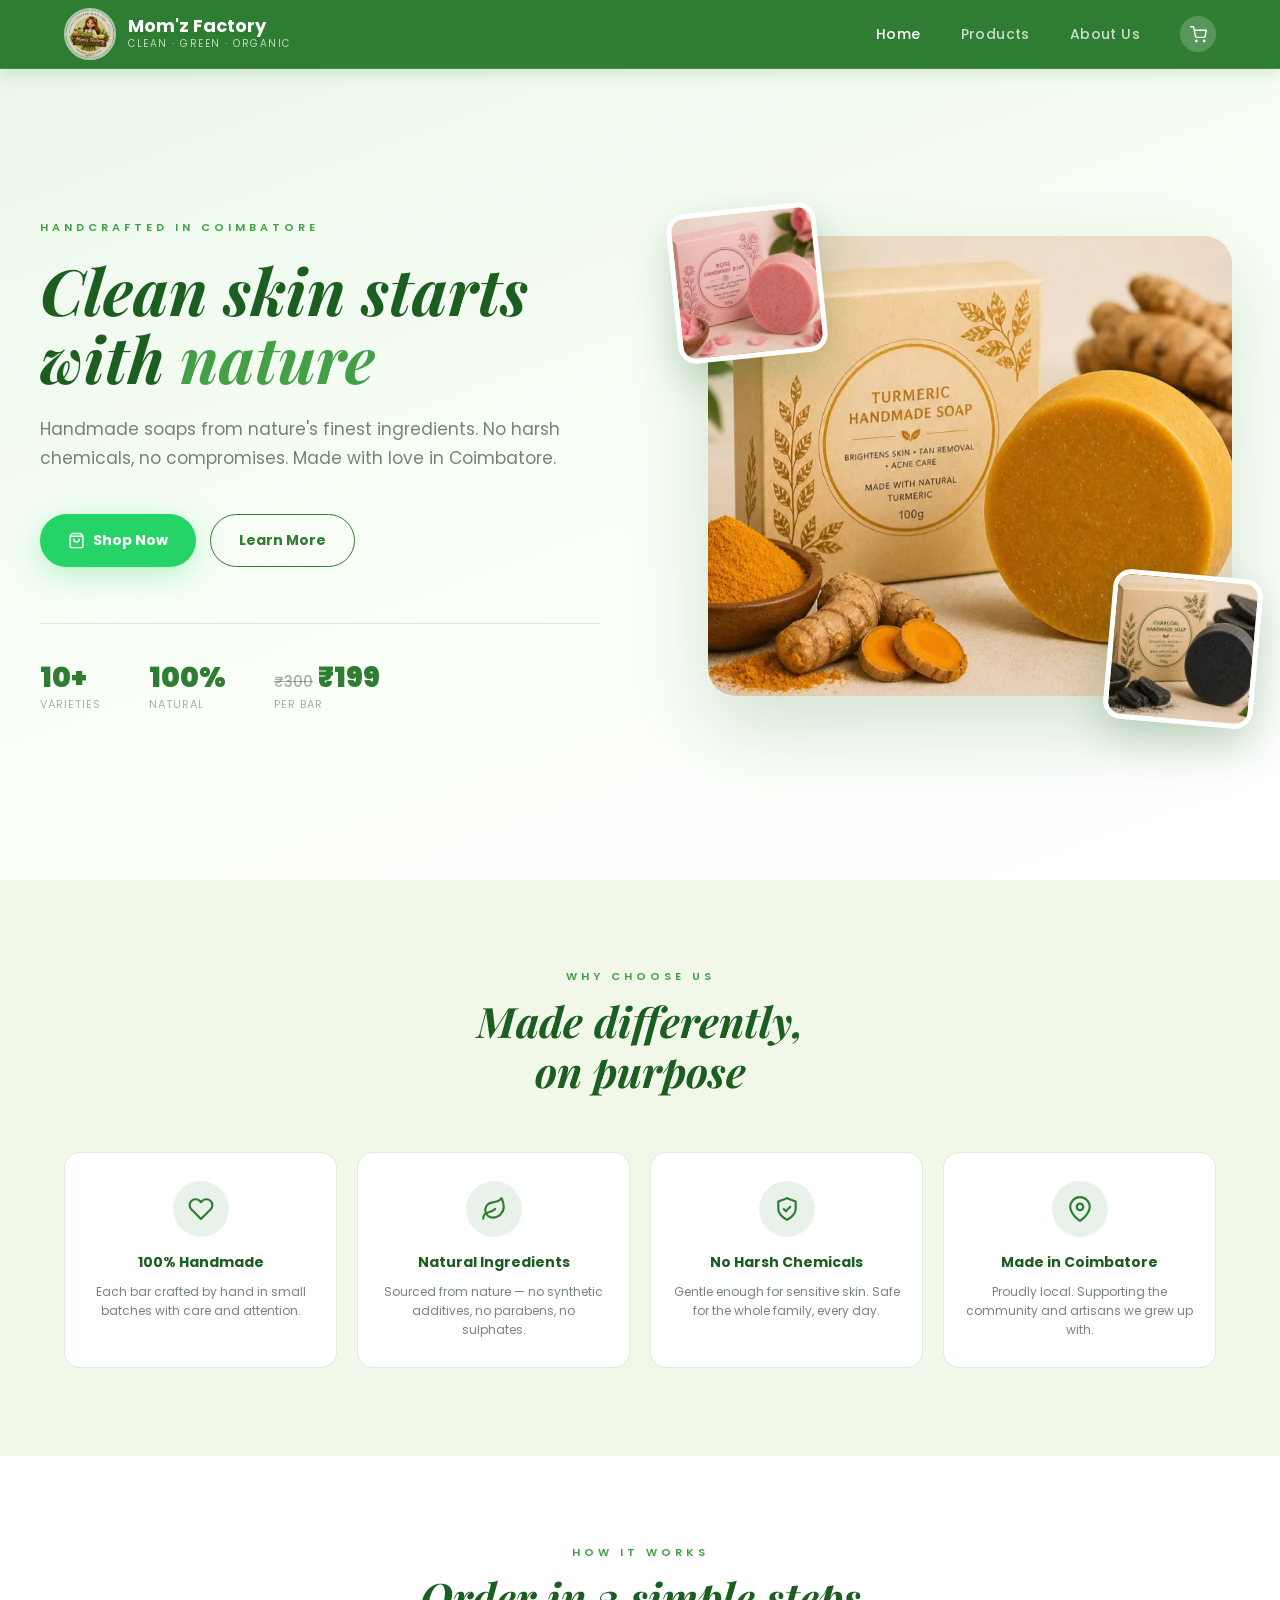
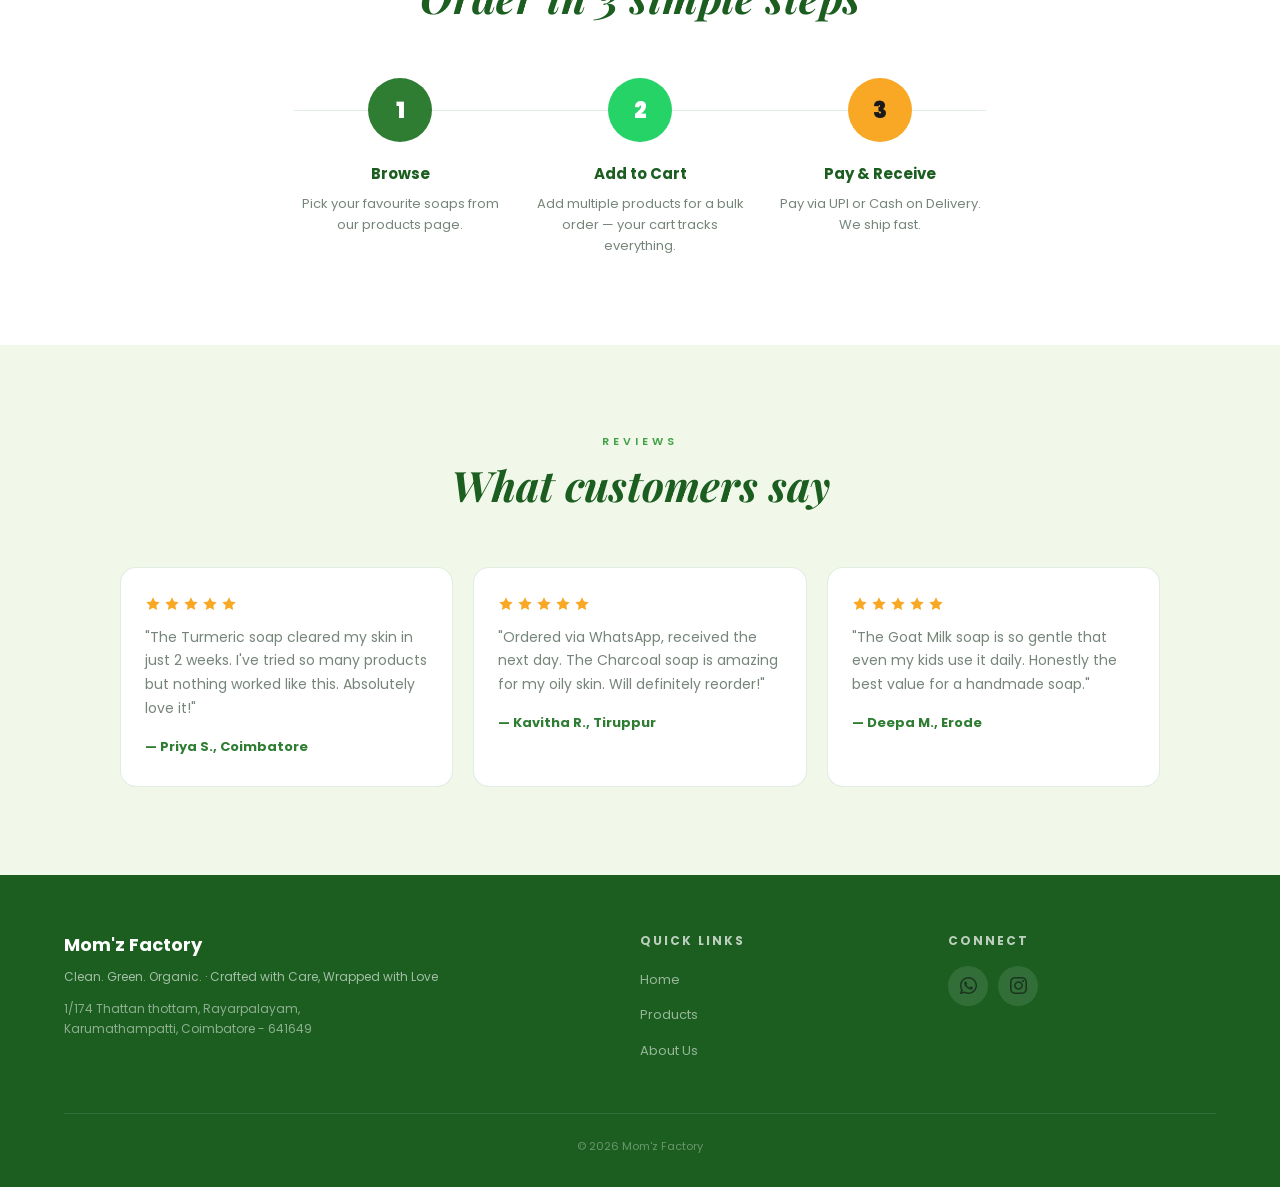
==== commit 771fcfd4: "Show struck-through MRP in homepage hero price stat Co-Authored-By: Claude Fable 5 <noreply@anthropi" ====
--- a/index.html
+++ b/index.html
@@ -57,7 +57,7 @@
             <div class="hero__stat-label">Natural</div>
           </div>
           <div>
-            <div class="hero__stat-num">&#8377;199</div>
+            <div class="hero__stat-num"><span class="hero__stat-mrp">&#8377;300</span> &#8377;199</div>
             <div class="hero__stat-label">Per Bar</div>
           </div>
         </div>
--- a/css/style.css
+++ b/css/style.css
@@ -178,6 +178,7 @@
 .hero__img-accent--1 { top: -12px; left: -28px; transform: rotate(-6deg); }
 .hero__img-accent--2 { bottom: -12px; right: -18px; transform: rotate(5deg); }
 .hero__stat-num { font-size: 28px; font-weight: 900; color: var(--green); line-height: 1; }
+.hero__stat-mrp { font-size: 15px; font-weight: 500; color: var(--text-faint); text-decoration: line-through; }
 .hero__stat-label { font-size: 11px; color: var(--text-faint); text-transform: uppercase; letter-spacing: 1px; margin-top: 4px; }
 
 /* ── Sections ── */
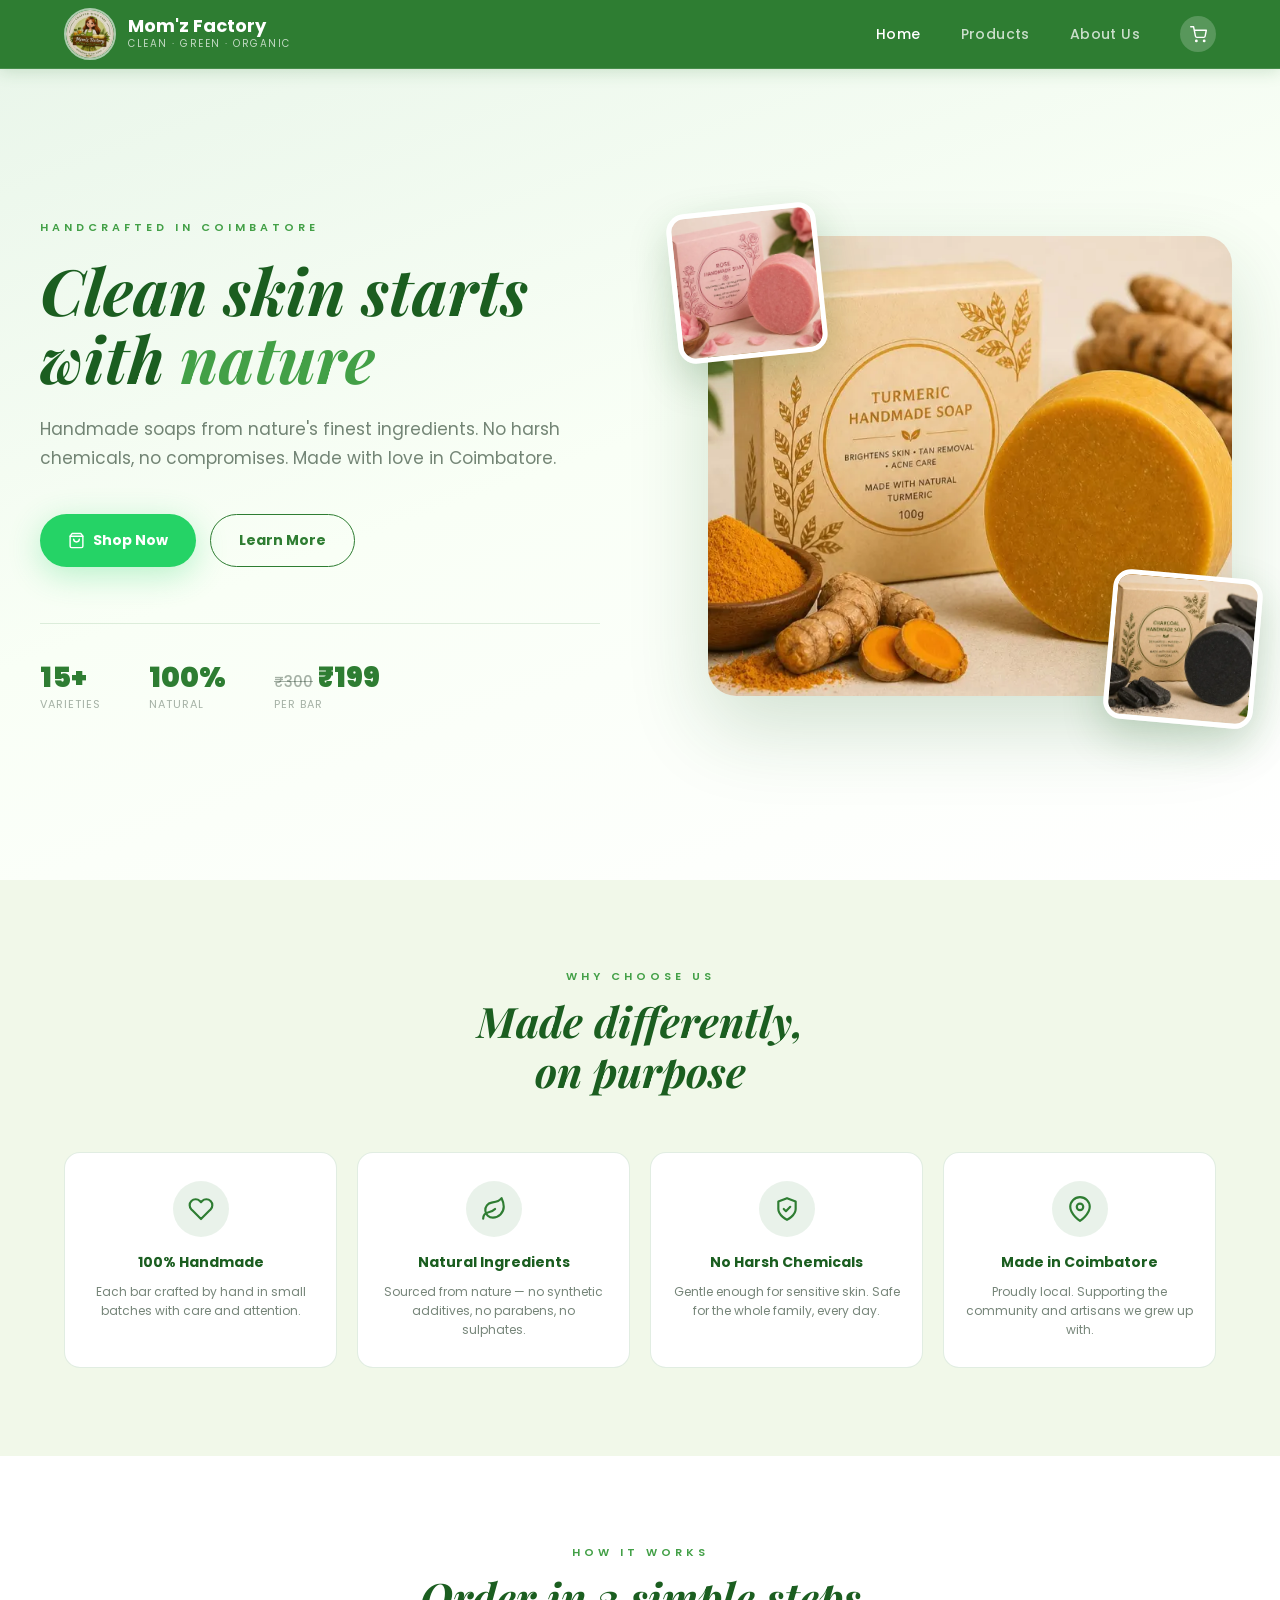
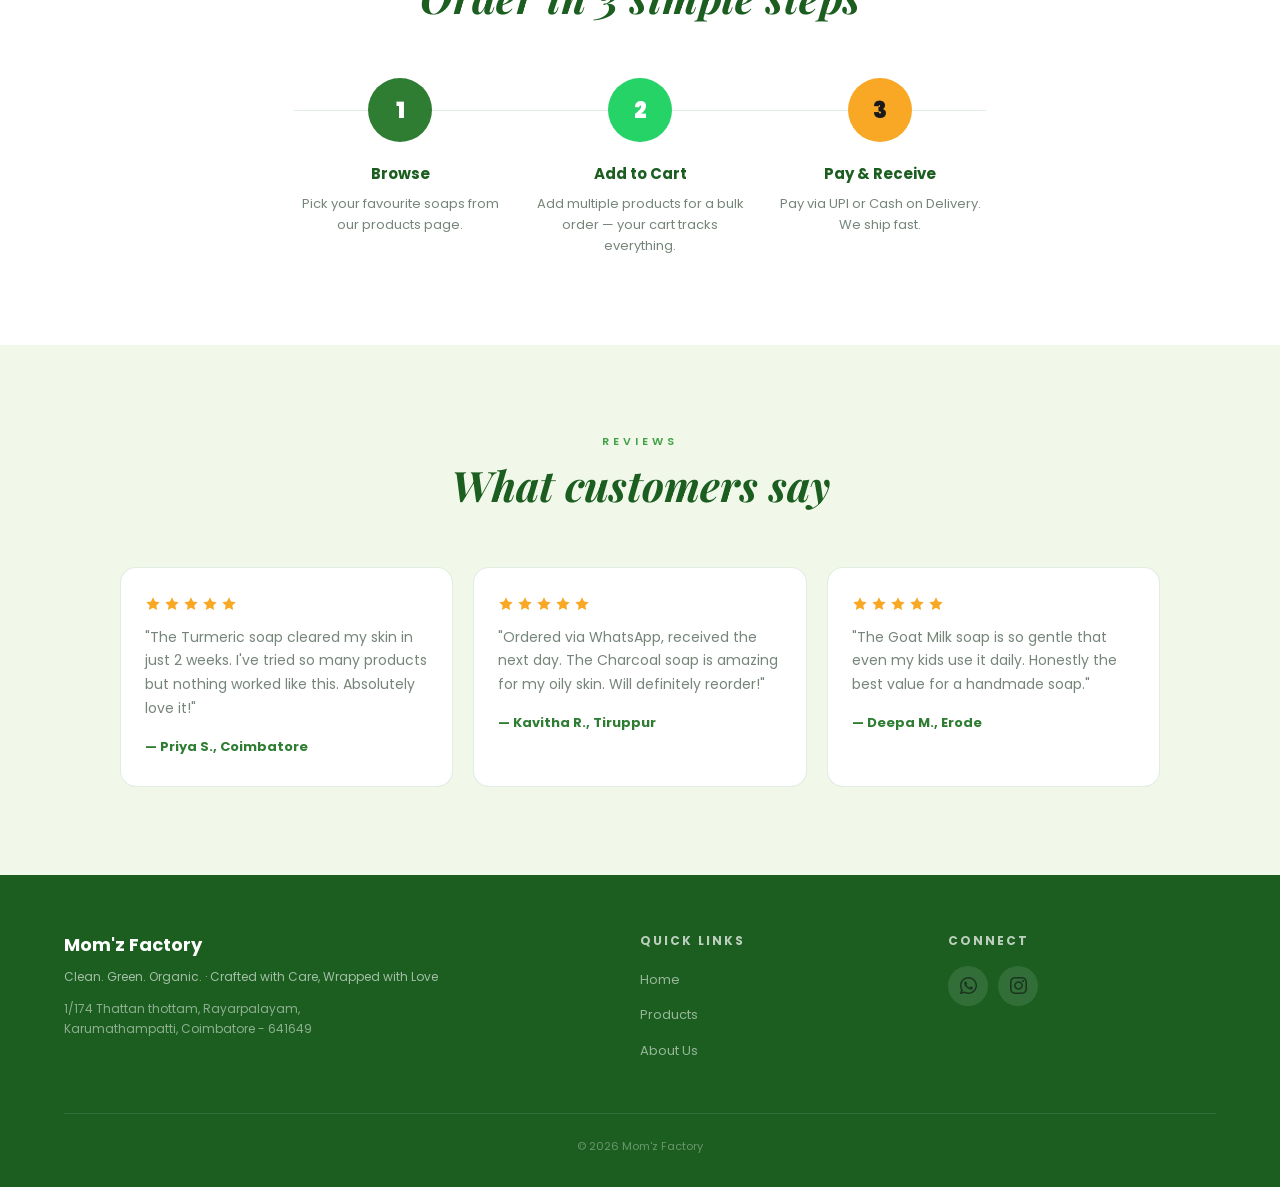
==== commit c47f4dde: "Add 8 new 800g soaps with photos; mark 3 soaps out of stock - New (all 800g, Rs.300 -> Rs.199, marke" ====
--- a/index.html
+++ b/index.html
@@ -49,7 +49,7 @@
         </div>
         <div class="hero__stats">
           <div>
-            <div class="hero__stat-num">10+</div>
+            <div class="hero__stat-num">15+</div>
             <div class="hero__stat-label">Varieties</div>
           </div>
           <div>
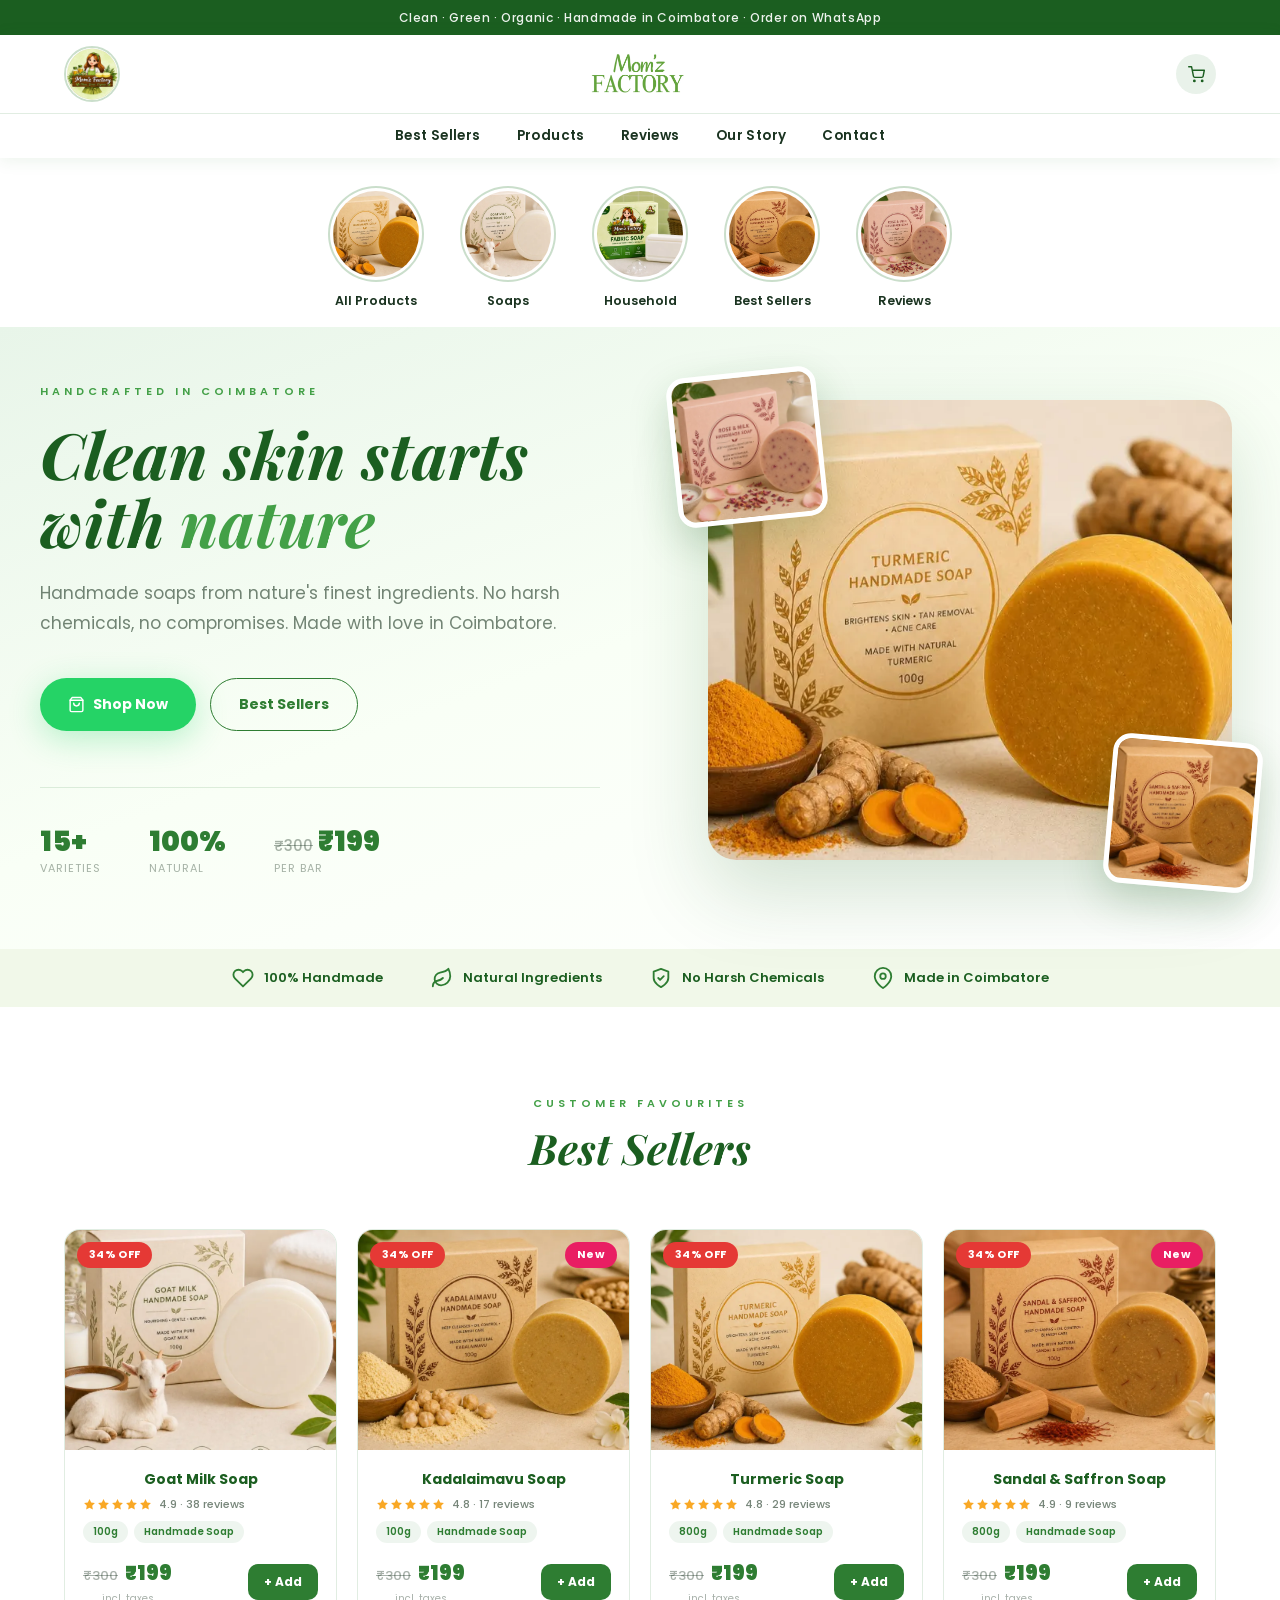
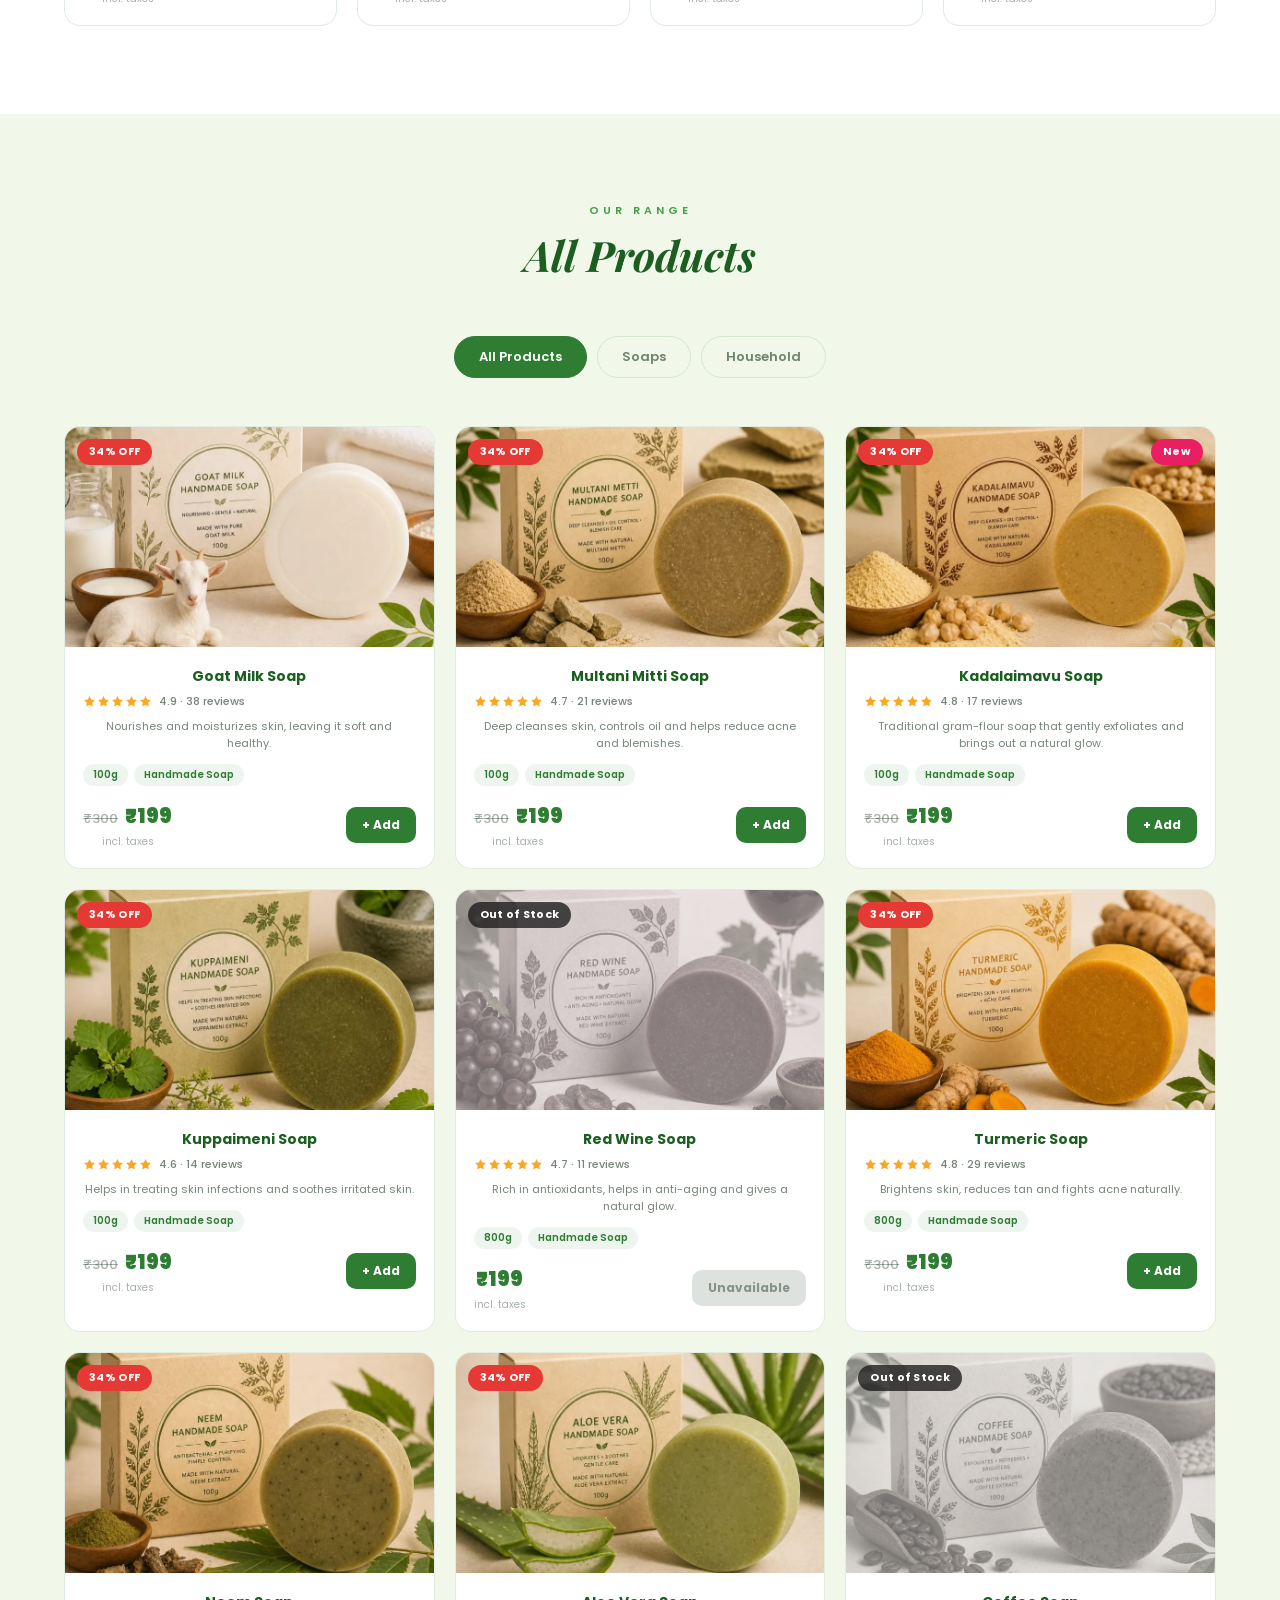
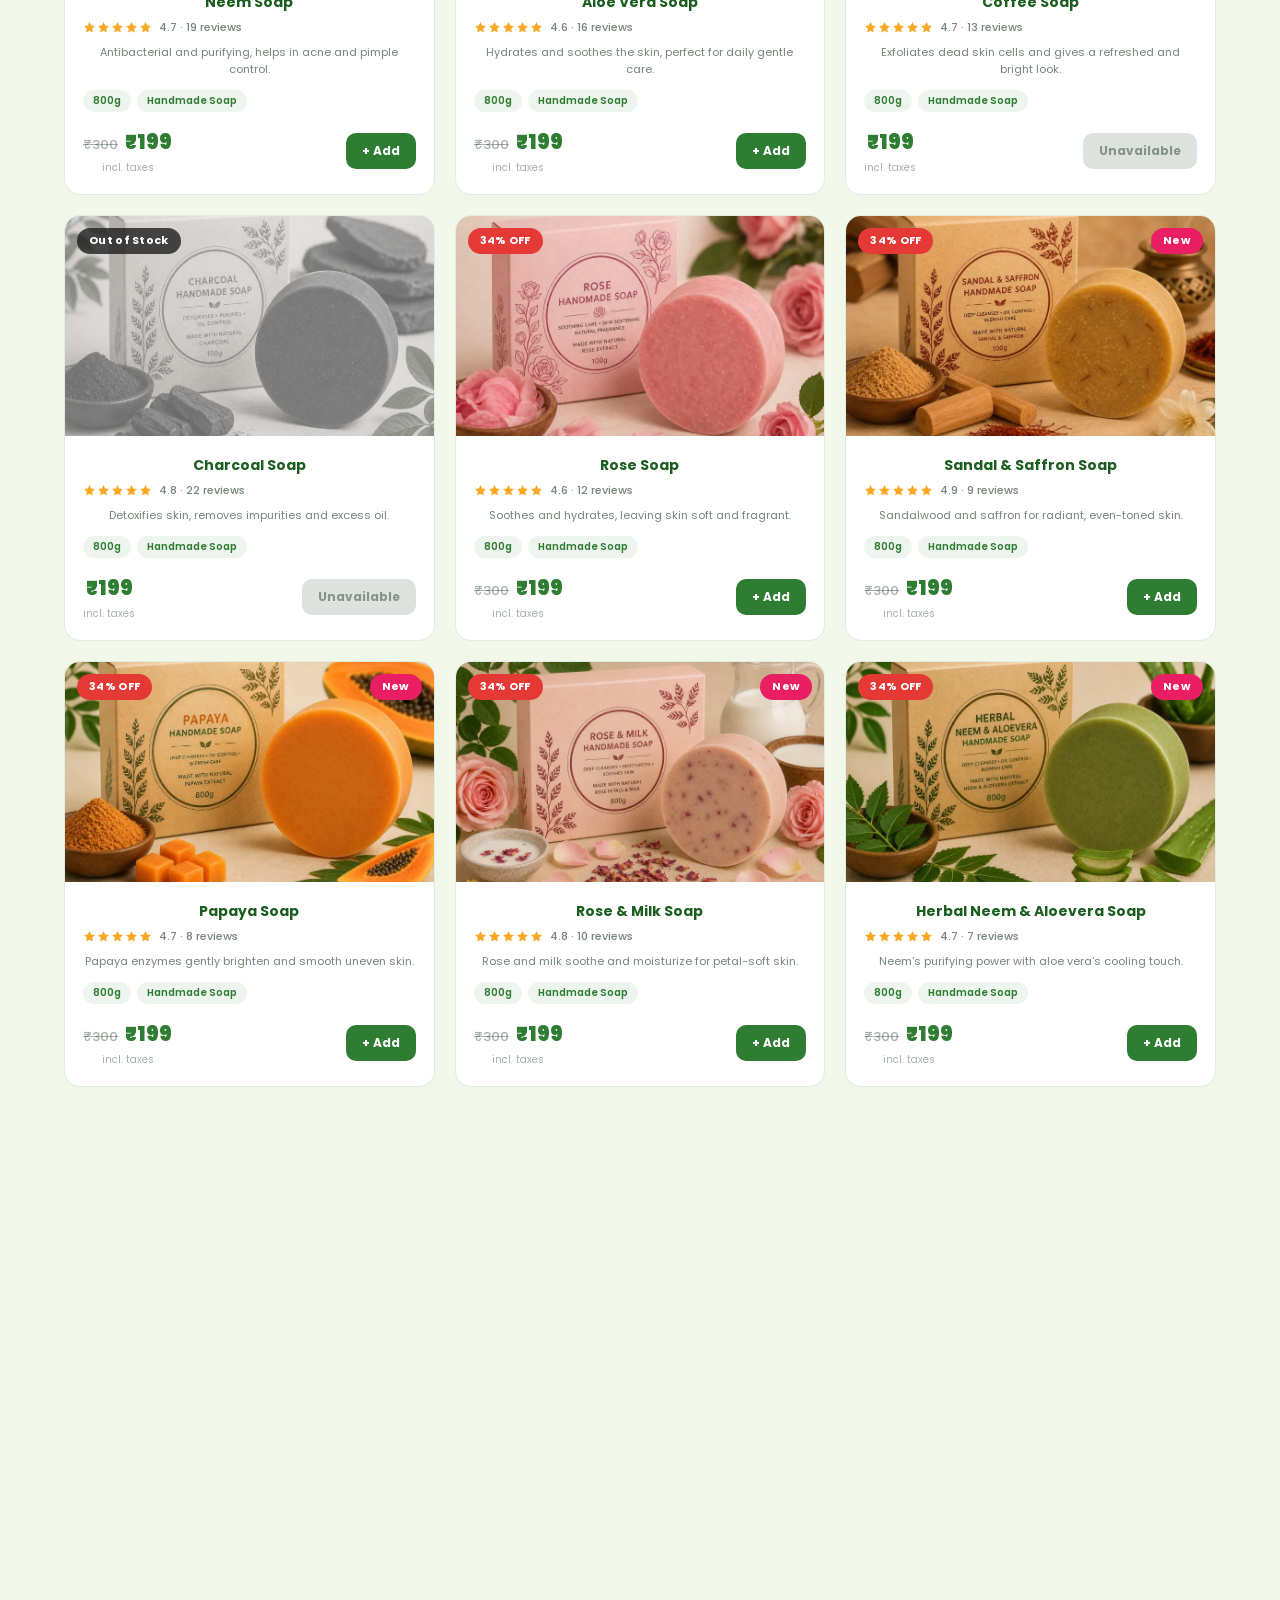
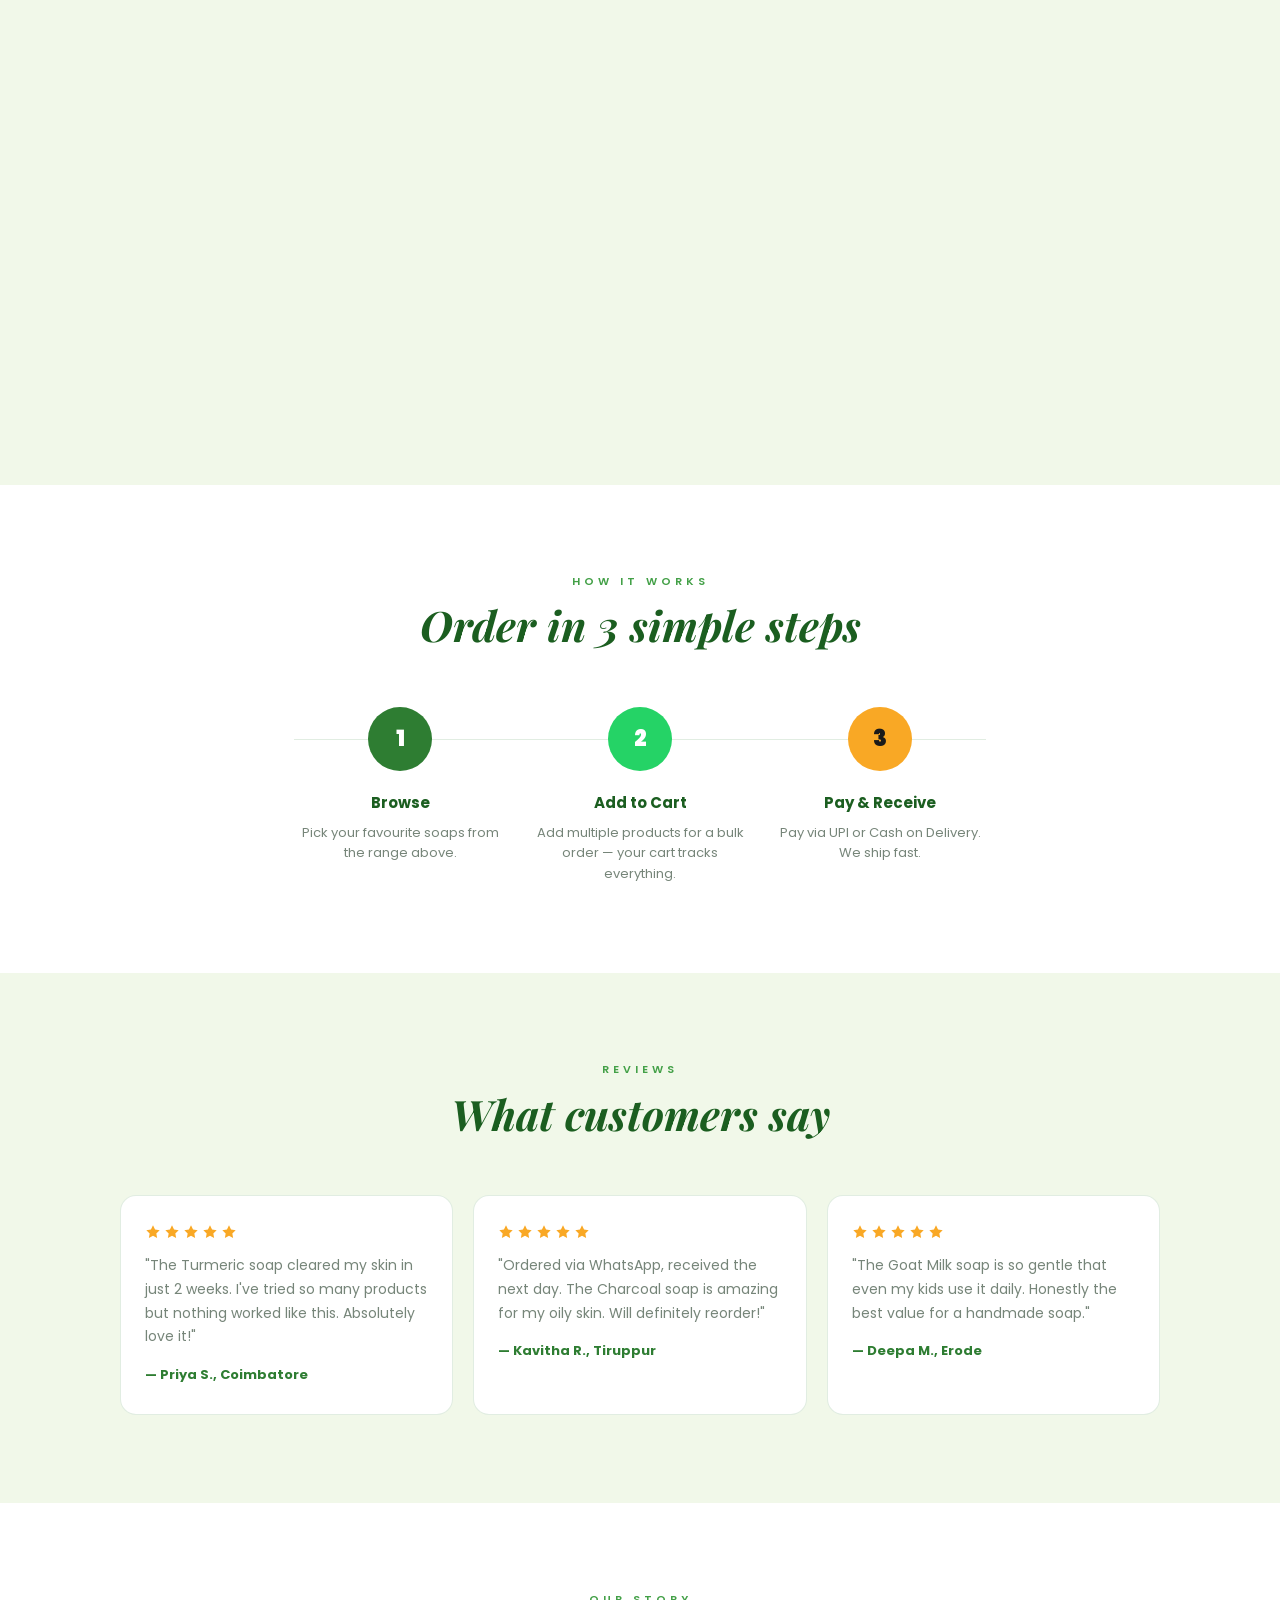
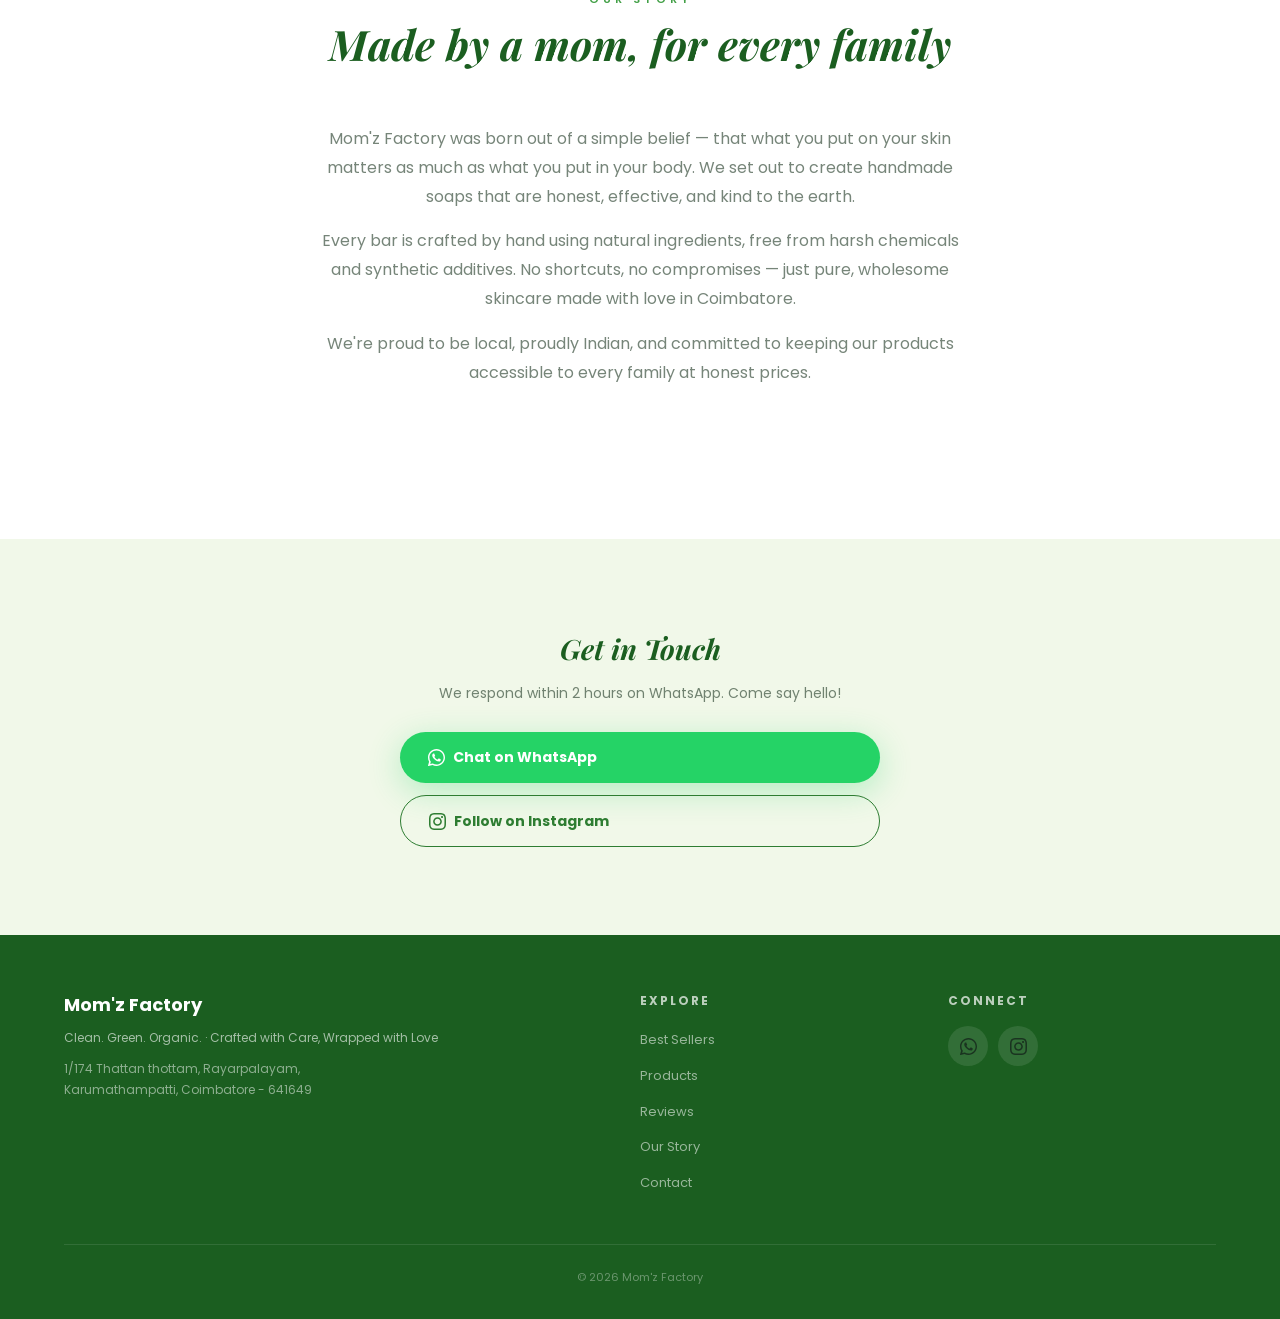
==== commit d87398bf: "Redesign as single-page store: best sellers, ratings, new branding - One-page layout: announcement b" ====
--- a/index.html
+++ b/index.html
@@ -4,7 +4,7 @@
   <meta charset="UTF-8">
   <meta name="viewport" content="width=device-width, initial-scale=1.0">
   <title>Mom'z Factory — Clean. Green. Organic.</title>
-  <meta name="description" content="Handmade natural soaps crafted with care. 100g bars made in Coimbatore. Order on WhatsApp.">
+  <meta name="description" content="Handmade natural soaps and household products crafted in Coimbatore. Best sellers, new arrivals — order on WhatsApp.">
   <link rel="canonical" href="https://momzfactory.in/">
   <meta property="og:type" content="website">
   <meta property="og:site_name" content="Mom'z Factory">
@@ -29,6 +29,34 @@
 
   <div id="navbar"></div>
 
+  <!-- Category circles -->
+  <section class="cat-strip">
+    <div class="container">
+      <div class="cat-strip__row">
+        <a class="cat-circle" href="#products" data-cat="all">
+          <span class="cat-circle__img"><img src="assets/products/turmeric-soap.webp" alt="All products"></span>
+          <span class="cat-circle__label">All Products</span>
+        </a>
+        <a class="cat-circle" href="#products" data-cat="soap">
+          <span class="cat-circle__img"><img src="assets/products/goat-milk-soap.webp" alt="Soaps"></span>
+          <span class="cat-circle__label">Soaps</span>
+        </a>
+        <a class="cat-circle" href="#products" data-cat="household">
+          <span class="cat-circle__img"><img src="assets/products/fabric-soap.webp" alt="Household"></span>
+          <span class="cat-circle__label">Household</span>
+        </a>
+        <a class="cat-circle" href="#best-sellers">
+          <span class="cat-circle__img"><img src="assets/products/sandal-saffron-soap.webp" alt="Best sellers"></span>
+          <span class="cat-circle__label">Best Sellers</span>
+        </a>
+        <a class="cat-circle" href="#reviews">
+          <span class="cat-circle__img"><img src="assets/products/rose-milk-soap.webp" alt="Reviews"></span>
+          <span class="cat-circle__label">Reviews</span>
+        </a>
+      </div>
+    </div>
+  </section>
+
   <!-- Hero -->
   <section class="hero">
     <div class="hero__inner">
@@ -41,11 +69,11 @@
           Handmade soaps from nature's finest ingredients. No harsh chemicals, no compromises. Made with love in Coimbatore.
         </p>
         <div class="hero__ctas">
-          <a href="products.html" class="btn btn--primary">
+          <a href="#products" class="btn btn--primary">
             <svg xmlns="http://www.w3.org/2000/svg" width="17" height="17" viewBox="0 0 24 24" fill="none" stroke="currentColor" stroke-width="2" stroke-linecap="round" stroke-linejoin="round" aria-hidden="true"><path d="M6 2L3 6v14a2 2 0 0 0 2 2h14a2 2 0 0 0 2-2V6l-3-4z"/><line x1="3" y1="6" x2="21" y2="6"/><path d="M16 10a4 4 0 0 1-8 0"/></svg>
             Shop Now
           </a>
-          <a href="about.html" class="btn btn--ghost">Learn More</a>
+          <a href="#best-sellers" class="btn btn--ghost">Best Sellers</a>
         </div>
         <div class="hero__stats">
           <div>
@@ -64,46 +92,55 @@
       </div>
       <div class="hero__visual" data-animate data-animate-delay="150">
         <img class="hero__img-main" src="assets/products/turmeric-soap.webp" alt="Turmeric handmade soap bar with fresh turmeric" fetchpriority="high">
-        <img class="hero__img-accent hero__img-accent--1" src="assets/products/rose-soap.webp" alt="Rose handmade soap bar">
-        <img class="hero__img-accent hero__img-accent--2" src="assets/products/charcoal-soap.webp" alt="Charcoal handmade soap bar">
-      </div>
-    </div>
-  </section>
-
-  <!-- Why Choose Us -->
-  <section class="section section--mid">
-    <div class="container">
-      <div class="section-eyebrow" data-animate>Why Choose Us</div>
-      <h2 class="section-title" data-animate data-animate-delay="100">Made differently,<br>on purpose</h2>
-      <div class="why-grid">
-        <div class="why-card" data-animate data-animate-delay="0">
-          <div class="why-card__icon">
-            <svg xmlns="http://www.w3.org/2000/svg" width="26" height="26" viewBox="0 0 24 24" fill="none" stroke="currentColor" stroke-width="2" stroke-linecap="round" stroke-linejoin="round" aria-hidden="true"><path d="M20.84 4.61a5.5 5.5 0 0 0-7.78 0L12 5.67l-1.06-1.06a5.5 5.5 0 0 0-7.78 7.78l1.06 1.06L12 21.23l7.78-7.78 1.06-1.06a5.5 5.5 0 0 0 0-7.78z"/></svg>
-          </div>
-          <div class="why-card__title">100% Handmade</div>
-          <div class="why-card__desc">Each bar crafted by hand in small batches with care and attention.</div>
-        </div>
-        <div class="why-card" data-animate data-animate-delay="100">
-          <div class="why-card__icon">
-            <svg xmlns="http://www.w3.org/2000/svg" width="26" height="26" viewBox="0 0 24 24" fill="none" stroke="currentColor" stroke-width="2" stroke-linecap="round" stroke-linejoin="round" aria-hidden="true"><path d="M11 20A7 7 0 0 1 9.8 6.1C15.5 5 17 4.48 19 2c1 2 2 4.18 2 8 0 5.5-4.78 10-10 10Z"/><path d="M2 21c0-3 1.85-5.36 5.08-6C9.5 14.52 12 13 13 12"/></svg>
-          </div>
-          <div class="why-card__title">Natural Ingredients</div>
-          <div class="why-card__desc">Sourced from nature — no synthetic additives, no parabens, no sulphates.</div>
-        </div>
-        <div class="why-card" data-animate data-animate-delay="200">
-          <div class="why-card__icon">
-            <svg xmlns="http://www.w3.org/2000/svg" width="26" height="26" viewBox="0 0 24 24" fill="none" stroke="currentColor" stroke-width="2" stroke-linecap="round" stroke-linejoin="round" aria-hidden="true"><path d="M12 22s8-4 8-10V5l-8-3-8 3v7c0 6 8 10 8 10z"/><polyline points="9 12 11 14 15 10"/></svg>
-          </div>
-          <div class="why-card__title">No Harsh Chemicals</div>
-          <div class="why-card__desc">Gentle enough for sensitive skin. Safe for the whole family, every day.</div>
-        </div>
-        <div class="why-card" data-animate data-animate-delay="300">
-          <div class="why-card__icon">
-            <svg xmlns="http://www.w3.org/2000/svg" width="26" height="26" viewBox="0 0 24 24" fill="none" stroke="currentColor" stroke-width="2" stroke-linecap="round" stroke-linejoin="round" aria-hidden="true"><path d="M21 10c0 7-9 13-9 13s-9-6-9-13a9 9 0 0 1 18 0z"/><circle cx="12" cy="10" r="3"/></svg>
-          </div>
-          <div class="why-card__title">Made in Coimbatore</div>
-          <div class="why-card__desc">Proudly local. Supporting the community and artisans we grew up with.</div>
-        </div>
+        <img class="hero__img-accent hero__img-accent--1" src="assets/products/rose-milk-soap.webp" alt="Rose and milk handmade soap bar">
+        <img class="hero__img-accent hero__img-accent--2" src="assets/products/sandal-saffron-soap.webp" alt="Sandal and saffron handmade soap bar">
+      </div>
+    </div>
+  </section>
+
+  <!-- USP strip -->
+  <section class="usp-strip">
+    <div class="container">
+      <div class="usp-strip__row">
+        <div class="usp">
+          <svg xmlns="http://www.w3.org/2000/svg" width="22" height="22" viewBox="0 0 24 24" fill="none" stroke="currentColor" stroke-width="2" stroke-linecap="round" stroke-linejoin="round" aria-hidden="true"><path d="M20.84 4.61a5.5 5.5 0 0 0-7.78 0L12 5.67l-1.06-1.06a5.5 5.5 0 0 0-7.78 7.78l1.06 1.06L12 21.23l7.78-7.78 1.06-1.06a5.5 5.5 0 0 0 0-7.78z"/></svg>
+          <span>100% Handmade</span>
+        </div>
+        <div class="usp">
+          <svg xmlns="http://www.w3.org/2000/svg" width="22" height="22" viewBox="0 0 24 24" fill="none" stroke="currentColor" stroke-width="2" stroke-linecap="round" stroke-linejoin="round" aria-hidden="true"><path d="M11 20A7 7 0 0 1 9.8 6.1C15.5 5 17 4.48 19 2c1 2 2 4.18 2 8 0 5.5-4.78 10-10 10Z"/><path d="M2 21c0-3 1.85-5.36 5.08-6C9.5 14.52 12 13 13 12"/></svg>
+          <span>Natural Ingredients</span>
+        </div>
+        <div class="usp">
+          <svg xmlns="http://www.w3.org/2000/svg" width="22" height="22" viewBox="0 0 24 24" fill="none" stroke="currentColor" stroke-width="2" stroke-linecap="round" stroke-linejoin="round" aria-hidden="true"><path d="M12 22s8-4 8-10V5l-8-3-8 3v7c0 6 8 10 8 10z"/><polyline points="9 12 11 14 15 10"/></svg>
+          <span>No Harsh Chemicals</span>
+        </div>
+        <div class="usp">
+          <svg xmlns="http://www.w3.org/2000/svg" width="22" height="22" viewBox="0 0 24 24" fill="none" stroke="currentColor" stroke-width="2" stroke-linecap="round" stroke-linejoin="round" aria-hidden="true"><path d="M21 10c0 7-9 13-9 13s-9-6-9-13a9 9 0 0 1 18 0z"/><circle cx="12" cy="10" r="3"/></svg>
+          <span>Made in Coimbatore</span>
+        </div>
+      </div>
+    </div>
+  </section>
+
+  <!-- Best Sellers -->
+  <section class="section" id="best-sellers">
+    <div class="container">
+      <div class="section-eyebrow" data-animate>Customer Favourites</div>
+      <h2 class="section-title" data-animate data-animate-delay="100">Best Sellers</h2>
+      <div class="products-grid products-grid--best" id="bestSellersGrid">
+        <!-- Rendered by products.js -->
+      </div>
+    </div>
+  </section>
+
+  <!-- All Products -->
+  <section class="section section--mid" id="products">
+    <div class="container">
+      <div class="section-eyebrow" data-animate>Our Range</div>
+      <h2 class="section-title" data-animate data-animate-delay="100">All Products</h2>
+      <div class="filter-bar" data-animate></div>
+      <div class="products-grid" id="productsGrid">
+        <!-- Rendered by products.js -->
       </div>
     </div>
   </section>
@@ -117,7 +154,7 @@
         <div class="step" data-animate data-animate-delay="0">
           <div class="step__circle step__circle--1">1</div>
           <div class="step__title">Browse</div>
-          <div class="step__desc">Pick your favourite soaps from our products page.</div>
+          <div class="step__desc">Pick your favourite soaps from the range above.</div>
         </div>
         <div class="step" data-animate data-animate-delay="120">
           <div class="step__circle step__circle--2">2</div>
@@ -133,8 +170,8 @@
     </div>
   </section>
 
-  <!-- Testimonials -->
-  <section class="section section--mid">
+  <!-- Reviews -->
+  <section class="section section--mid" id="reviews">
     <div class="container">
       <div class="section-eyebrow" data-animate>Reviews</div>
       <h2 class="section-title" data-animate data-animate-delay="100">What customers say</h2>
@@ -143,12 +180,54 @@
     </div>
   </section>
 
+  <!-- Our Story -->
+  <section class="section" id="our-story">
+    <div class="container">
+      <div class="section-eyebrow" data-animate>Our Story</div>
+      <h2 class="section-title" data-animate data-animate-delay="100">Made by a mom, for every family</h2>
+      <div class="about-story" data-animate data-animate-delay="150">
+        <p>
+          Mom'z Factory was born out of a simple belief — that what you put on your skin matters as much as what you put in your body. We set out to create handmade soaps that are honest, effective, and kind to the earth.
+        </p>
+        <p>
+          Every bar is crafted by hand using natural ingredients, free from harsh chemicals and synthetic additives. No shortcuts, no compromises — just pure, wholesome skincare made with love in Coimbatore.
+        </p>
+        <p>
+          We're proud to be local, proudly Indian, and committed to keeping our products accessible to every family at honest prices.
+        </p>
+      </div>
+    </div>
+  </section>
+
+  <!-- Contact -->
+  <section class="section section--mid" id="contact">
+    <div class="container">
+      <div class="contact-box" data-animate>
+        <h2 class="contact-box__title">Get in Touch</h2>
+        <p class="contact-box__sub">We respond within 2 hours on WhatsApp. Come say hello!</p>
+        <div class="contact-btns">
+          <a data-wa-link data-wa-text="Hi, I'd like to know more about your soaps." href="#"
+             target="_blank" class="btn btn--primary">
+            <svg xmlns="http://www.w3.org/2000/svg" width="17" height="17" viewBox="0 0 24 24" fill="currentColor" aria-hidden="true"><path d="M17.472 14.382c-.297-.149-1.758-.867-2.03-.967-.273-.099-.471-.148-.67.15-.197.297-.767.966-.94 1.164-.173.199-.347.223-.644.075-.297-.15-1.255-.463-2.39-1.475-.883-.788-1.48-1.761-1.653-2.059-.173-.297-.018-.458.13-.606.134-.133.298-.347.446-.52.149-.174.198-.298.298-.497.099-.198.05-.371-.025-.52-.075-.149-.669-1.612-.916-2.207-.242-.579-.487-.5-.669-.51-.173-.008-.371-.01-.57-.01-.198 0-.52.074-.792.372-.272.297-1.04 1.016-1.04 2.479 0 1.462 1.065 2.875 1.213 3.074.149.198 2.096 3.2 5.077 4.487.709.306 1.262.489 1.694.625.712.227 1.36.195 1.871.118.571-.085 1.758-.719 2.006-1.413.248-.694.248-1.289.173-1.413-.074-.124-.272-.198-.57-.347z"/><path d="M12 0C5.373 0 0 5.373 0 12c0 2.127.558 4.121 1.532 5.849L.057 23.428a.5.5 0 0 0 .609.61l5.627-1.476A11.946 11.946 0 0 0 12 24c6.627 0 12-5.373 12-12S18.627 0 12 0zm0 22c-1.885 0-3.652-.51-5.17-1.399l-.37-.22-3.338.875.892-3.254-.242-.382A9.956 9.956 0 0 1 2 12C2 6.477 6.477 2 12 2s10 4.477 10 10-4.477 10-10 10z"/></svg>
+            Chat on WhatsApp
+          </a>
+          <a data-instagram-link href="#"
+             target="_blank" class="btn btn--ghost">
+            <svg xmlns="http://www.w3.org/2000/svg" width="17" height="17" viewBox="0 0 24 24" fill="currentColor" aria-hidden="true"><path d="M12 2.163c3.204 0 3.584.012 4.85.07 3.252.148 4.771 1.691 4.919 4.919.058 1.265.069 1.645.069 4.849 0 3.205-.012 3.584-.069 4.849-.149 3.225-1.664 4.771-4.919 4.919-1.266.058-1.644.07-4.85.07-3.204 0-3.584-.012-4.849-.07-3.26-.149-4.771-1.699-4.919-4.92-.058-1.265-.07-1.644-.07-4.849 0-3.204.013-3.583.07-4.849.149-3.227 1.664-4.771 4.919-4.919 1.266-.057 1.645-.069 4.849-.069zm0-2.163c-3.259 0-3.667.014-4.947.072-4.358.2-6.78 2.618-6.98 6.98-.059 1.281-.073 1.689-.073 4.948 0 3.259.014 3.668.072 4.948.2 4.358 2.618 6.78 6.98 6.98 1.281.058 1.689.072 4.948.072 3.259 0 3.668-.014 4.948-.072 4.354-.2 6.782-2.618 6.979-6.98.059-1.28.073-1.689.073-4.948 0-3.259-.014-3.667-.072-4.947-.196-4.354-2.617-6.78-6.979-6.98-1.281-.059-1.69-.073-4.949-.073zm0 5.838c-3.403 0-6.162 2.759-6.162 6.162s2.759 6.163 6.162 6.163 6.162-2.759 6.162-6.163c0-3.403-2.759-6.162-6.162-6.162zm0 10.162c-2.209 0-4-1.79-4-4 0-2.209 1.791-4 4-4s4 1.791 4 4c0 2.21-1.791 4-4 4zm6.406-11.845c-.796 0-1.441.645-1.441 1.44s.645 1.44 1.441 1.44c.795 0 1.439-.645 1.439-1.44s-.644-1.44-1.439-1.44z"/></svg>
+            Follow on Instagram
+          </a>
+        </div>
+      </div>
+    </div>
+  </section>
+
   <div id="footer"></div>
 
   <script src="data/site.js"></script>
   <script src="js/components.js"></script>
   <script src="js/animations.js"></script>
   <script src="js/cart.js"></script>
+  <script src="js/products.js"></script>
   <!-- Cloudflare Web Analytics -->
   <script defer src='https://static.cloudflareinsights.com/beacon.min.js' data-cf-beacon='{"token": "bef2f59d15054dd18cb8b7c845c799fb"}'></script>
 </body>
--- a/css/style.css
+++ b/css/style.css
@@ -68,43 +68,40 @@
 .btn--ghost:hover { background: rgba(46,125,50,0.06); box-shadow: 0 8px 24px rgba(46,125,50,0.12); }
 .btn--full { width: 100%; justify-content: center; }
 
-/* ── Navbar ── */
-.navbar {
-  position: fixed; top: 0; left: 0; right: 0; z-index: 200;
-  background: #2e7d32;
-  border-bottom: 1px solid rgba(255,255,255,0.12);
-  box-shadow: 0 2px 16px rgba(46,125,50,0.20);
-}
-.navbar__inner {
-  display: flex; align-items: center; justify-content: space-between;
-  height: 68px;
-}
-.navbar__brand { display: flex; align-items: center; gap: 12px; }
-.navbar__logo {
-  width: 52px; height: 52px; border-radius: 50%;
-  object-fit: cover; border: 2px solid rgba(255,255,255,0.6);
-}
-.navbar__logo-fallback {
-  width: 52px; height: 52px; border-radius: 50%;
-  background: rgba(255,255,255,0.2); font-size: 20px;
-  display: none; align-items: center; justify-content: center;
-}
-.navbar__name { font-size: 18px; font-weight: 700; line-height: 1.1; color: #fff; }
-.navbar__tagline { font-size: 10px; color: rgba(255,255,255,0.70); letter-spacing: 1.5px; text-transform: uppercase; }
-.navbar__links { display: flex; align-items: center; gap: 40px; list-style: none; margin-left: auto; margin-right: 40px; }
-.navbar__links a {
-  font-size: 14px; color: rgba(255,255,255,0.75); font-weight: 500;
-  letter-spacing: 0.4px; transition: color 0.2s; padding: 8px 0;
-}
-.navbar__links a:hover, .navbar__links a.active { color: #fff; }
-.navbar__actions { display: flex; align-items: center; gap: 14px; }
+/* ── Header (announce bar + centered wordmark + anchor nav) ── */
+.announce {
+  background: var(--green-dark); color: rgba(255,255,255,0.92);
+  text-align: center; font-size: 12px; font-weight: 500;
+  letter-spacing: 0.6px; padding: 8px 16px;
+}
+.header-sticky {
+  position: sticky; top: 0; z-index: 200;
+  background: #fff; box-shadow: 0 2px 16px rgba(46,125,50,0.10);
+}
+.header { border-bottom: 1px solid var(--border); }
+.header__inner {
+  display: grid; grid-template-columns: 1fr auto 1fr;
+  align-items: center; height: 78px;
+}
+.header__logo { justify-self: start; display: flex; align-items: center; }
+.header__logo img {
+  width: 56px; height: 56px; border-radius: 50%;
+  object-fit: cover; border: 2px solid rgba(46,125,50,0.25);
+}
+.header__wordmark { justify-self: center; display: flex; align-items: center; }
+.header__wordmark img { height: 46px; width: auto; }
+.header__wordmark-text {
+  font-family: 'Playfair Display', serif; font-style: italic;
+  font-size: 26px; color: var(--green); font-weight: 700;
+}
+.header__cart { justify-self: end; }
 .navbar__cart-btn {
-  width: 36px; height: 36px; border-radius: 50%;
-  background: rgba(255,255,255,0.2); border: none; cursor: pointer;
-  display: flex; align-items: center; justify-content: center;
-  color: #fff; position: relative; transition: transform 0.2s, background 0.2s;
-}
-.navbar__cart-btn:hover { transform: scale(1.1); background: rgba(255,255,255,0.3); }
+  width: 40px; height: 40px; border-radius: 50%;
+  background: rgba(46,125,50,0.10); border: none; cursor: pointer;
+  display: flex; align-items: center; justify-content: center;
+  color: var(--green-dark); position: relative; transition: transform 0.2s, background 0.2s;
+}
+.navbar__cart-btn:hover { transform: scale(1.1); background: rgba(46,125,50,0.18); }
 .navbar__cart-count {
   position: absolute; top: -4px; right: -4px;
   width: 18px; height: 18px; background: var(--red);
@@ -112,32 +109,67 @@
   display: none; align-items: center; justify-content: center; color: #fff;
 }
 .navbar__cart-count.visible { display: flex; }
-.navbar__toggle {
-  display: none; flex-direction: column; gap: 5px;
-  background: transparent; border: none; cursor: pointer; padding: 4px;
-}
-.navbar__toggle span { display: block; width: 24px; height: 2px; background: #fff; border-radius: 2px; }
-.navbar__mobile {
-  display: none; flex-direction: column;
-  background: #1b5e20; border-top: 1px solid rgba(255,255,255,0.12);
-  max-height: 0; overflow: hidden;
-  transition: max-height 0.35s ease;
-}
-.navbar__mobile.open { max-height: 300px; }
-.navbar__mobile a {
-  padding: 14px 24px; font-size: 15px;
-  color: rgba(255,255,255,0.80); border-bottom: 1px solid rgba(255,255,255,0.10); display: block;
-  transition: color 0.2s;
-}
-.navbar__mobile a:hover { color: #fff; }
+.header__nav {
+  display: flex; justify-content: center; gap: 36px;
+  padding: 11px 16px; overflow-x: auto; -webkit-overflow-scrolling: touch;
+  scrollbar-width: none;
+}
+.header__nav::-webkit-scrollbar { display: none; }
+.header__nav a {
+  font-size: 13.5px; font-weight: 600; color: var(--text);
+  letter-spacing: 0.4px; white-space: nowrap; transition: color 0.2s;
+}
+.header__nav a:hover { color: var(--green); }
+
+/* ── Category circles ── */
+.cat-strip { padding: 28px 0 6px; }
+.cat-strip__row {
+  display: flex; justify-content: center; gap: 36px;
+  overflow-x: auto; padding-bottom: 10px; scrollbar-width: none;
+}
+.cat-strip__row::-webkit-scrollbar { display: none; }
+.cat-circle { text-align: center; flex-shrink: 0; }
+.cat-circle__img {
+  display: block; width: 96px; height: 96px; border-radius: 50%;
+  overflow: hidden; border: 2.5px solid rgba(46,125,50,0.25);
+  padding: 3px; background: #fff;
+  transition: border-color 0.2s, transform 0.25s;
+}
+.cat-circle__img img { width: 100%; height: 100%; object-fit: cover; border-radius: 50%; }
+.cat-circle:hover .cat-circle__img { border-color: var(--green); transform: translateY(-3px); }
+.cat-circle__label {
+  display: block; margin-top: 9px; font-size: 12.5px;
+  font-weight: 600; color: var(--text);
+}
+
+/* ── USP strip ── */
+.usp-strip { background: var(--bg-mid); padding: 18px 0; }
+.usp-strip__row {
+  display: flex; justify-content: center; gap: 48px; flex-wrap: wrap;
+}
+.usp {
+  display: flex; align-items: center; gap: 10px;
+  color: var(--green-dark); font-size: 13px; font-weight: 600;
+}
+.usp svg { color: var(--green); flex-shrink: 0; }
+
+/* ── Ratings ── */
+.product-card__rating {
+  display: flex; align-items: center; gap: 1px; margin-bottom: 8px;
+}
+.product-card__rating .star-on { color: #f9a825; display: inline-flex; }
+.product-card__rating .star-off { color: rgba(26,51,32,0.18); display: inline-flex; }
+.product-card__rating-num {
+  margin-left: 6px; font-size: 11px; color: var(--text-muted); font-weight: 500;
+}
+.products-grid.products-grid--best { grid-template-columns: repeat(4, 1fr); }
+.products-grid.products-grid--best .product-card__benefit { display: none; }
 
 /* ── Hero ── */
 .hero {
-  min-height: min(100vh, 880px);
-  min-height: min(100dvh, 880px);
   background: linear-gradient(160deg, #e8f5e9 0%, #f9fff6 50%, #ffffff 100%);
   display: flex; align-items: center;
-  padding: 140px 24px 88px;
+  padding: 56px 24px 72px;
 }
 .hero__inner {
   max-width: var(--container); width: 100%; margin: 0 auto;
@@ -522,12 +554,12 @@
 
 /* ── Responsive ── */
 @media (max-width: 1024px) {
-  .products-grid { grid-template-columns: repeat(2, 1fr); }
+  .products-grid, .products-grid.products-grid--best { grid-template-columns: repeat(2, 1fr); }
   .why-grid { grid-template-columns: repeat(2, 1fr); }
   .footer__inner { grid-template-columns: 1fr 1fr; }
 }
 @media (max-width: 900px) {
-  .hero { padding: 110px 24px 64px; min-height: auto; }
+  .hero { padding: 40px 24px 56px; }
   .hero__inner { grid-template-columns: 1fr; gap: 56px; }
   .hero__content { max-width: 640px; margin: 0 auto; text-align: center; }
   .hero__subtitle { margin-left: auto; margin-right: auto; }
@@ -540,9 +572,14 @@
 }
 @media (max-width: 768px) {
   .section { padding: 64px 0; }
-  .navbar__links { display: none; }
-  .navbar__toggle { display: flex; }
-  .navbar__mobile { display: flex; }
+  .header__inner { height: 64px; }
+  .header__logo img { width: 44px; height: 44px; }
+  .header__wordmark img { height: 34px; }
+  .header__nav { gap: 22px; justify-content: flex-start; }
+  .cat-strip__row { justify-content: flex-start; gap: 22px; padding: 0 4px 10px; }
+  .cat-circle__img { width: 76px; height: 76px; }
+  .usp-strip__row { gap: 14px 22px; }
+  .usp { font-size: 12px; }
   .steps { flex-direction: column; align-items: center; gap: 32px; }
   .steps::before { display: none; }
   .testimonials-grid { grid-template-columns: 1fr; max-width: 480px; }
@@ -550,7 +587,7 @@
   .footer__inner { grid-template-columns: 1fr; gap: 32px; }
 }
 @media (max-width: 768px) {
-  .products-grid { grid-template-columns: 1fr; gap: 16px; }
+  .products-grid, .products-grid.products-grid--best { grid-template-columns: 1fr; gap: 16px; }
   .product-card__img { height: 260px; }
 }
 @media (max-width: 640px) {
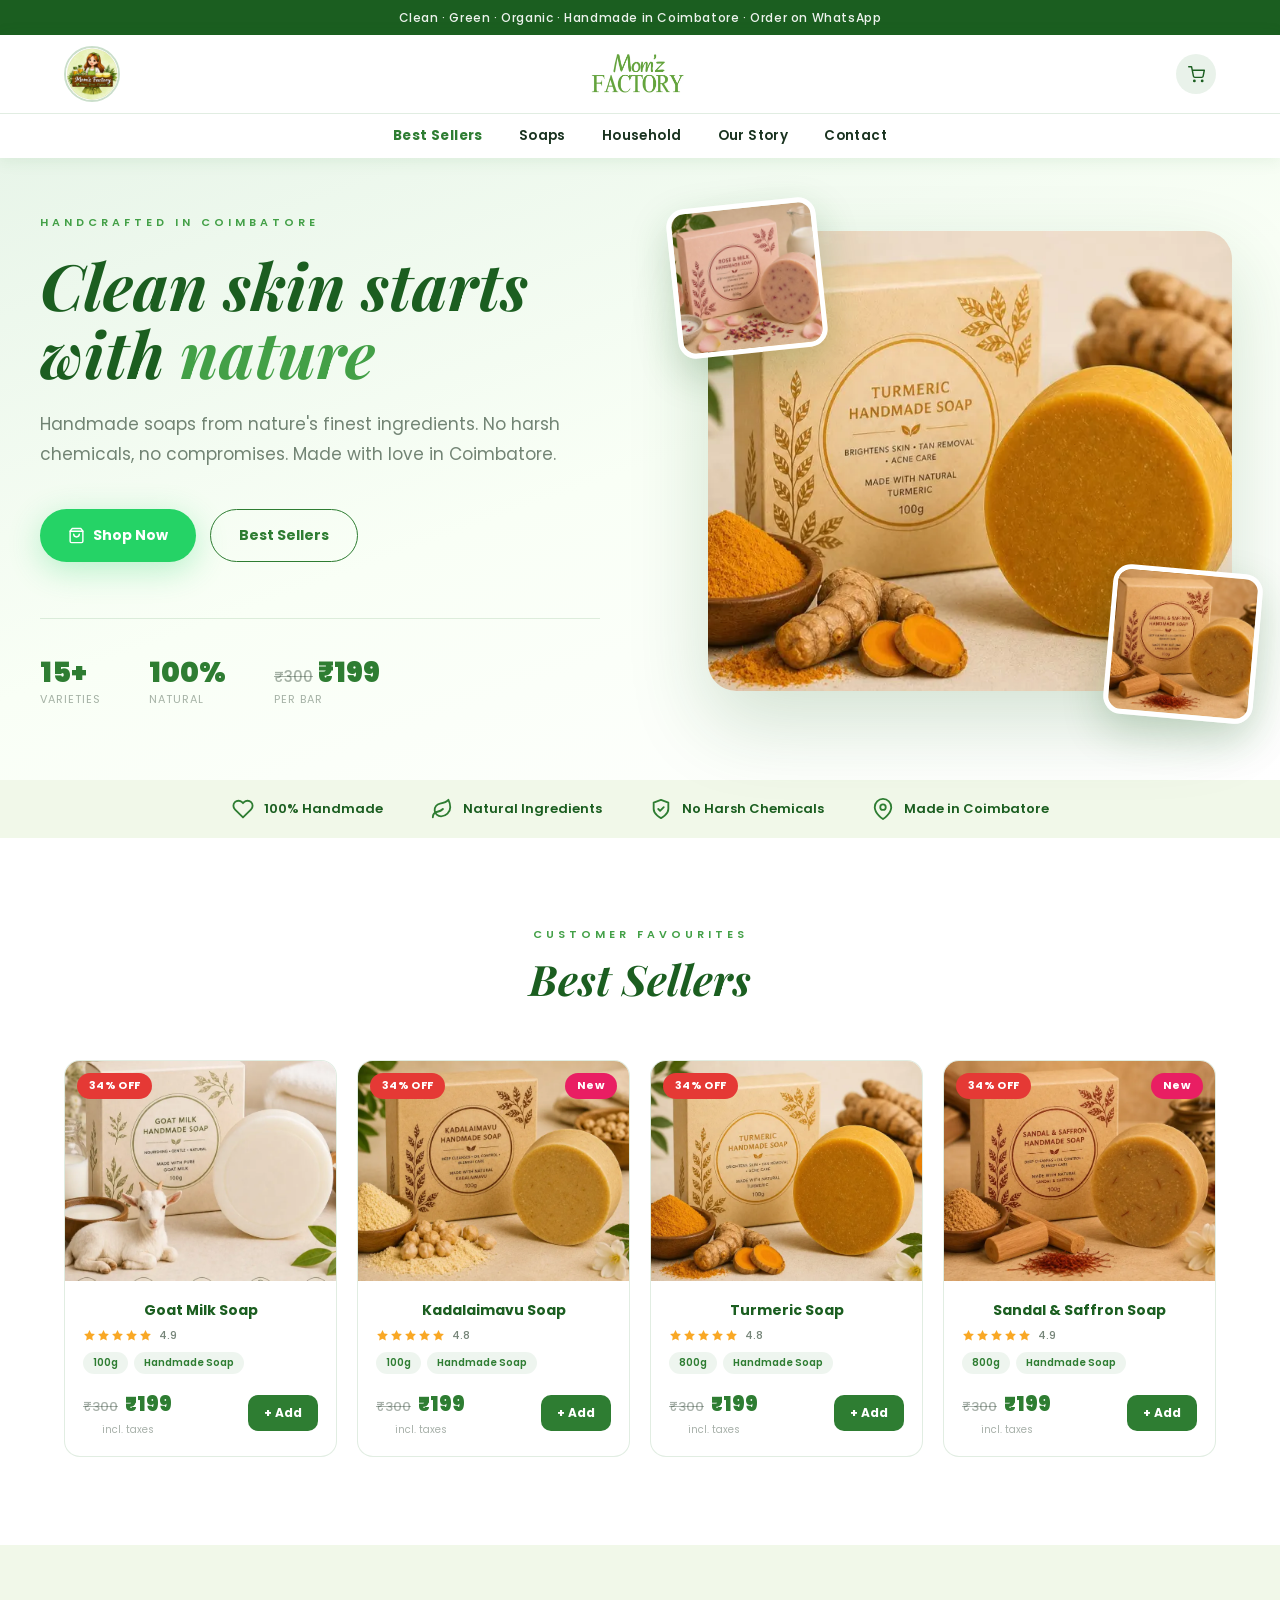
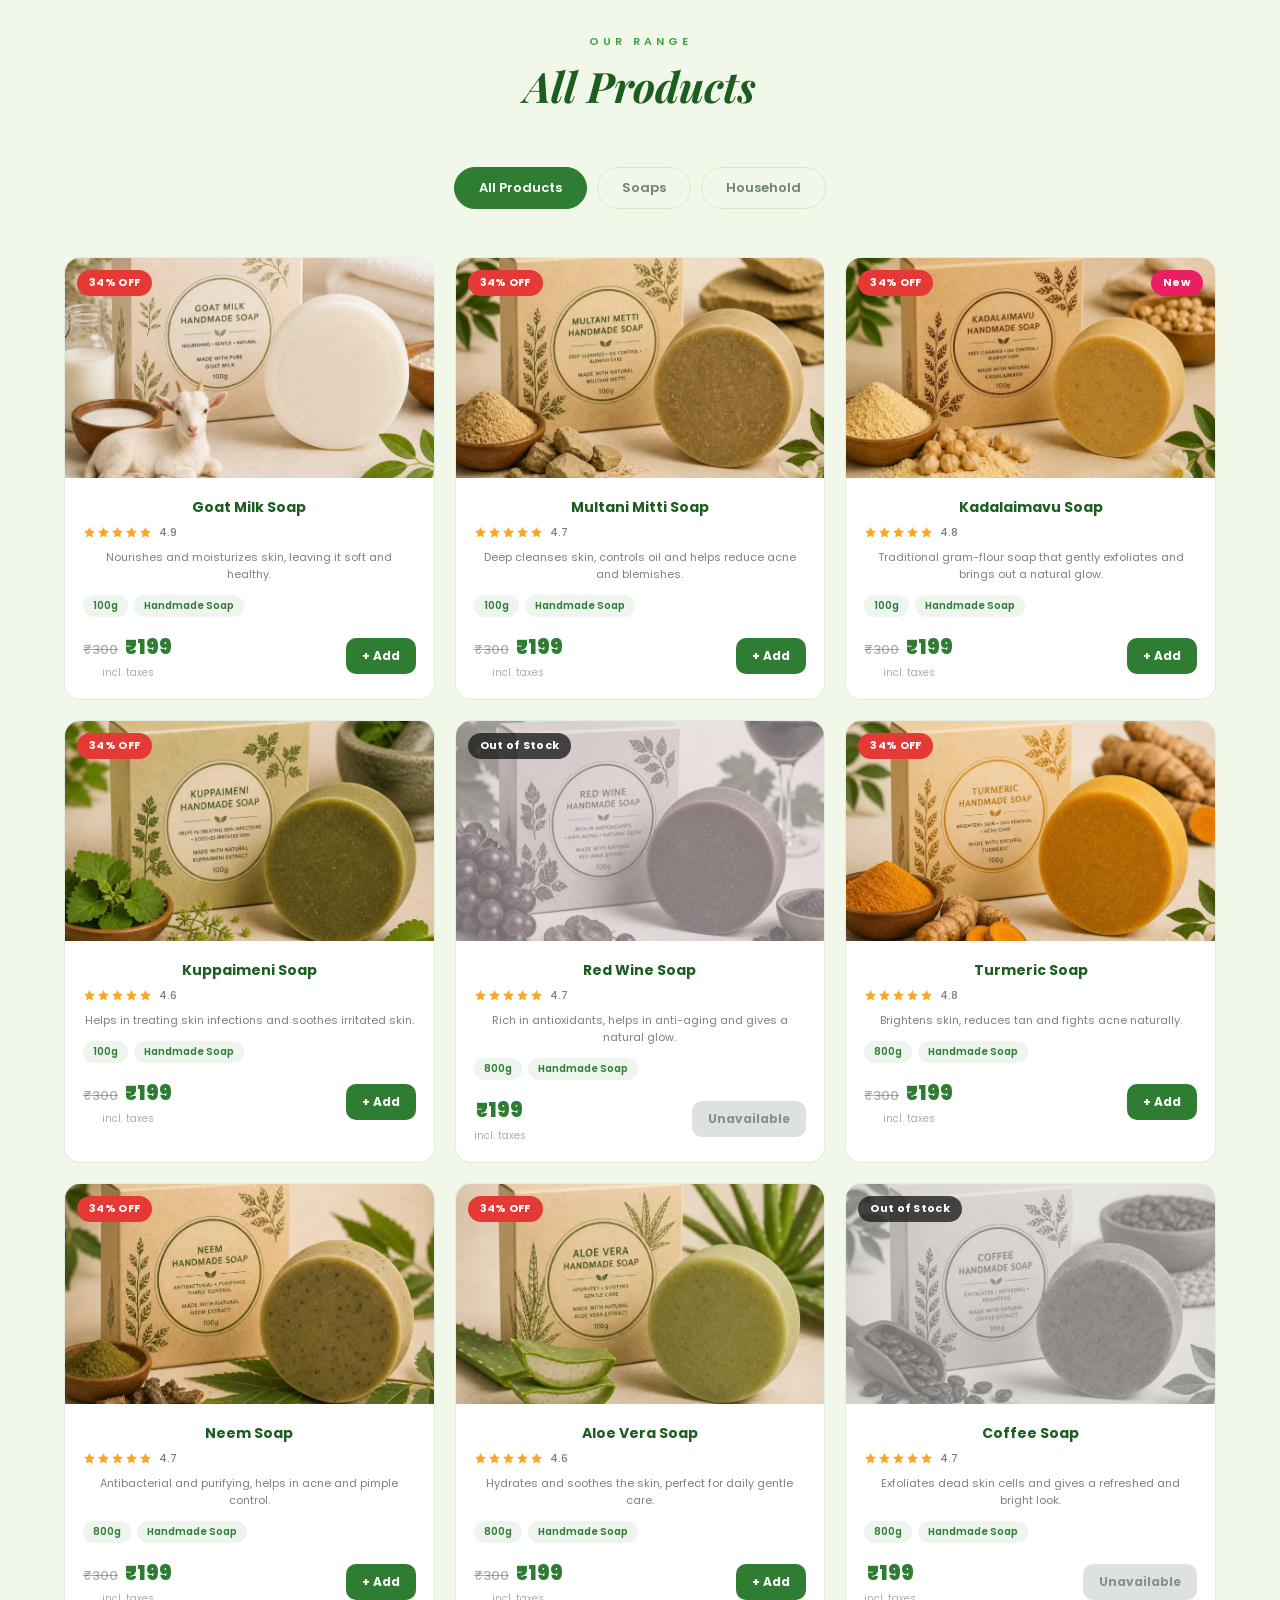
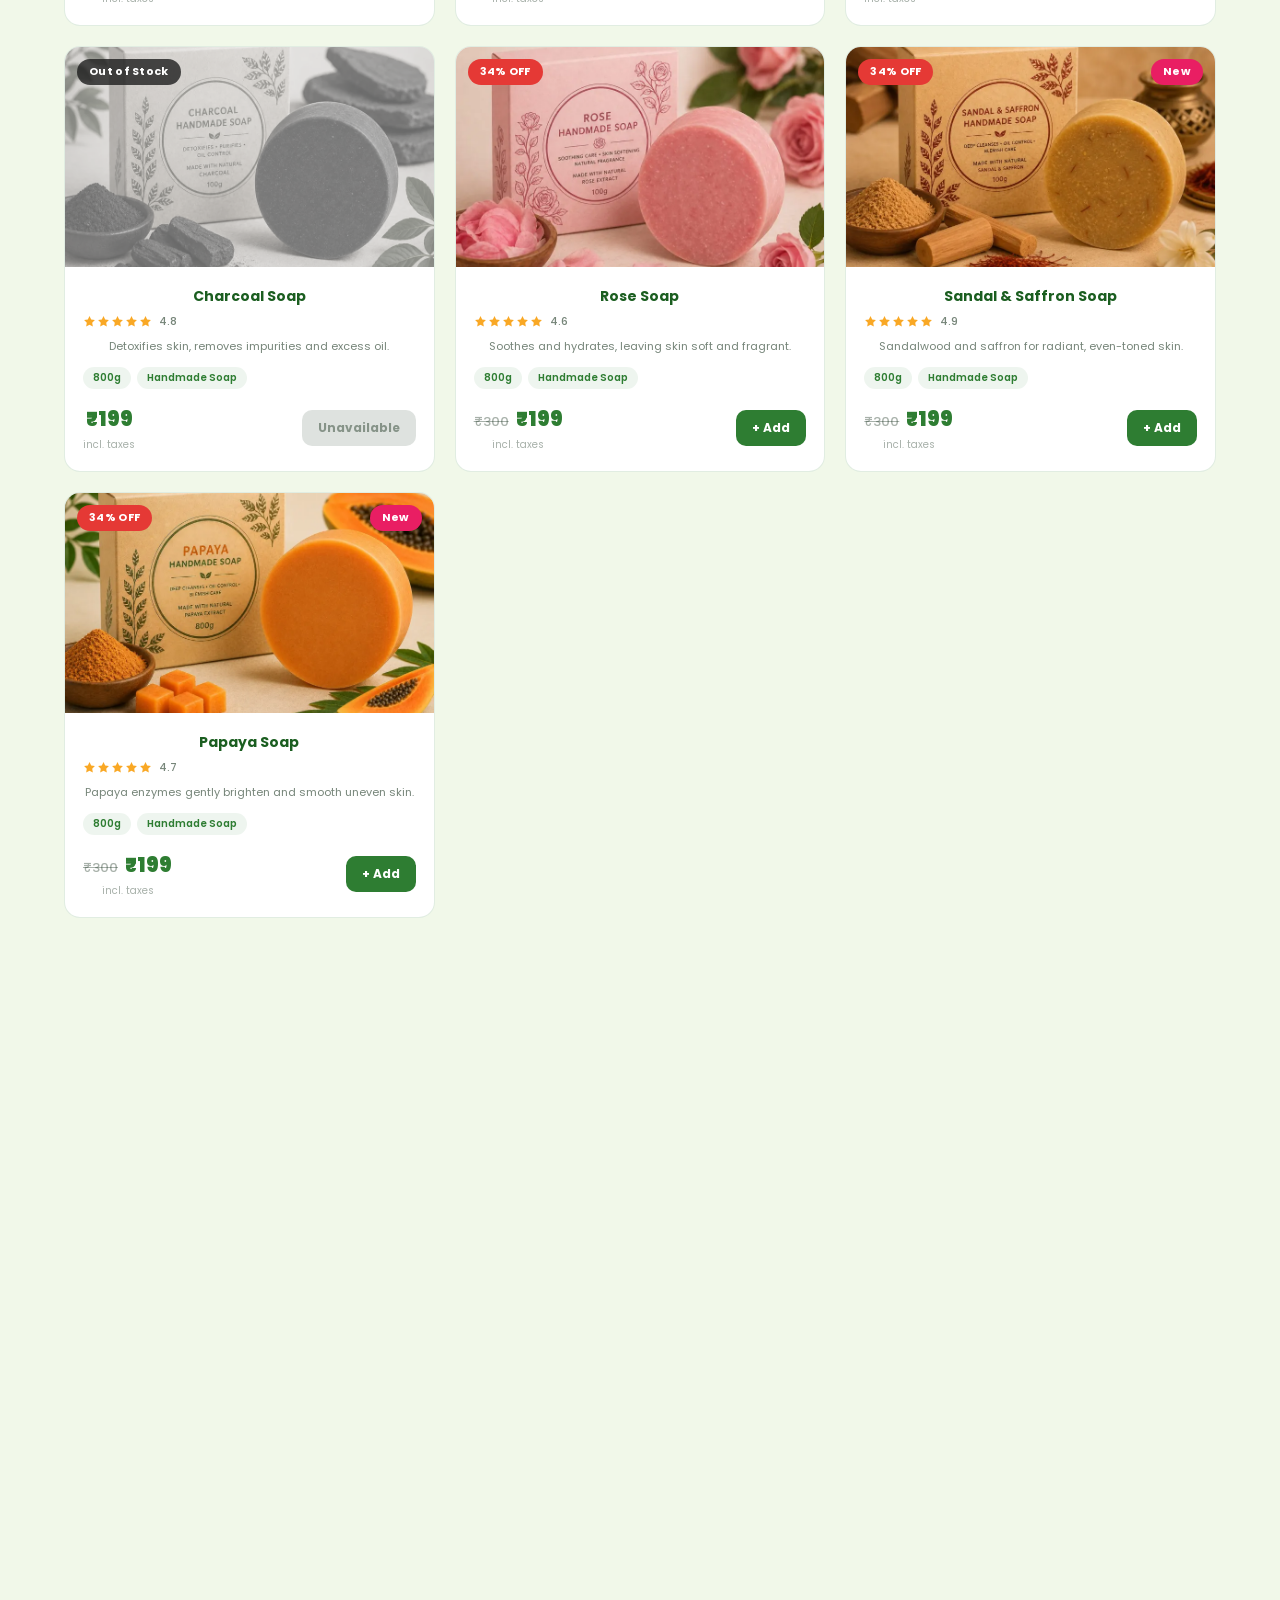
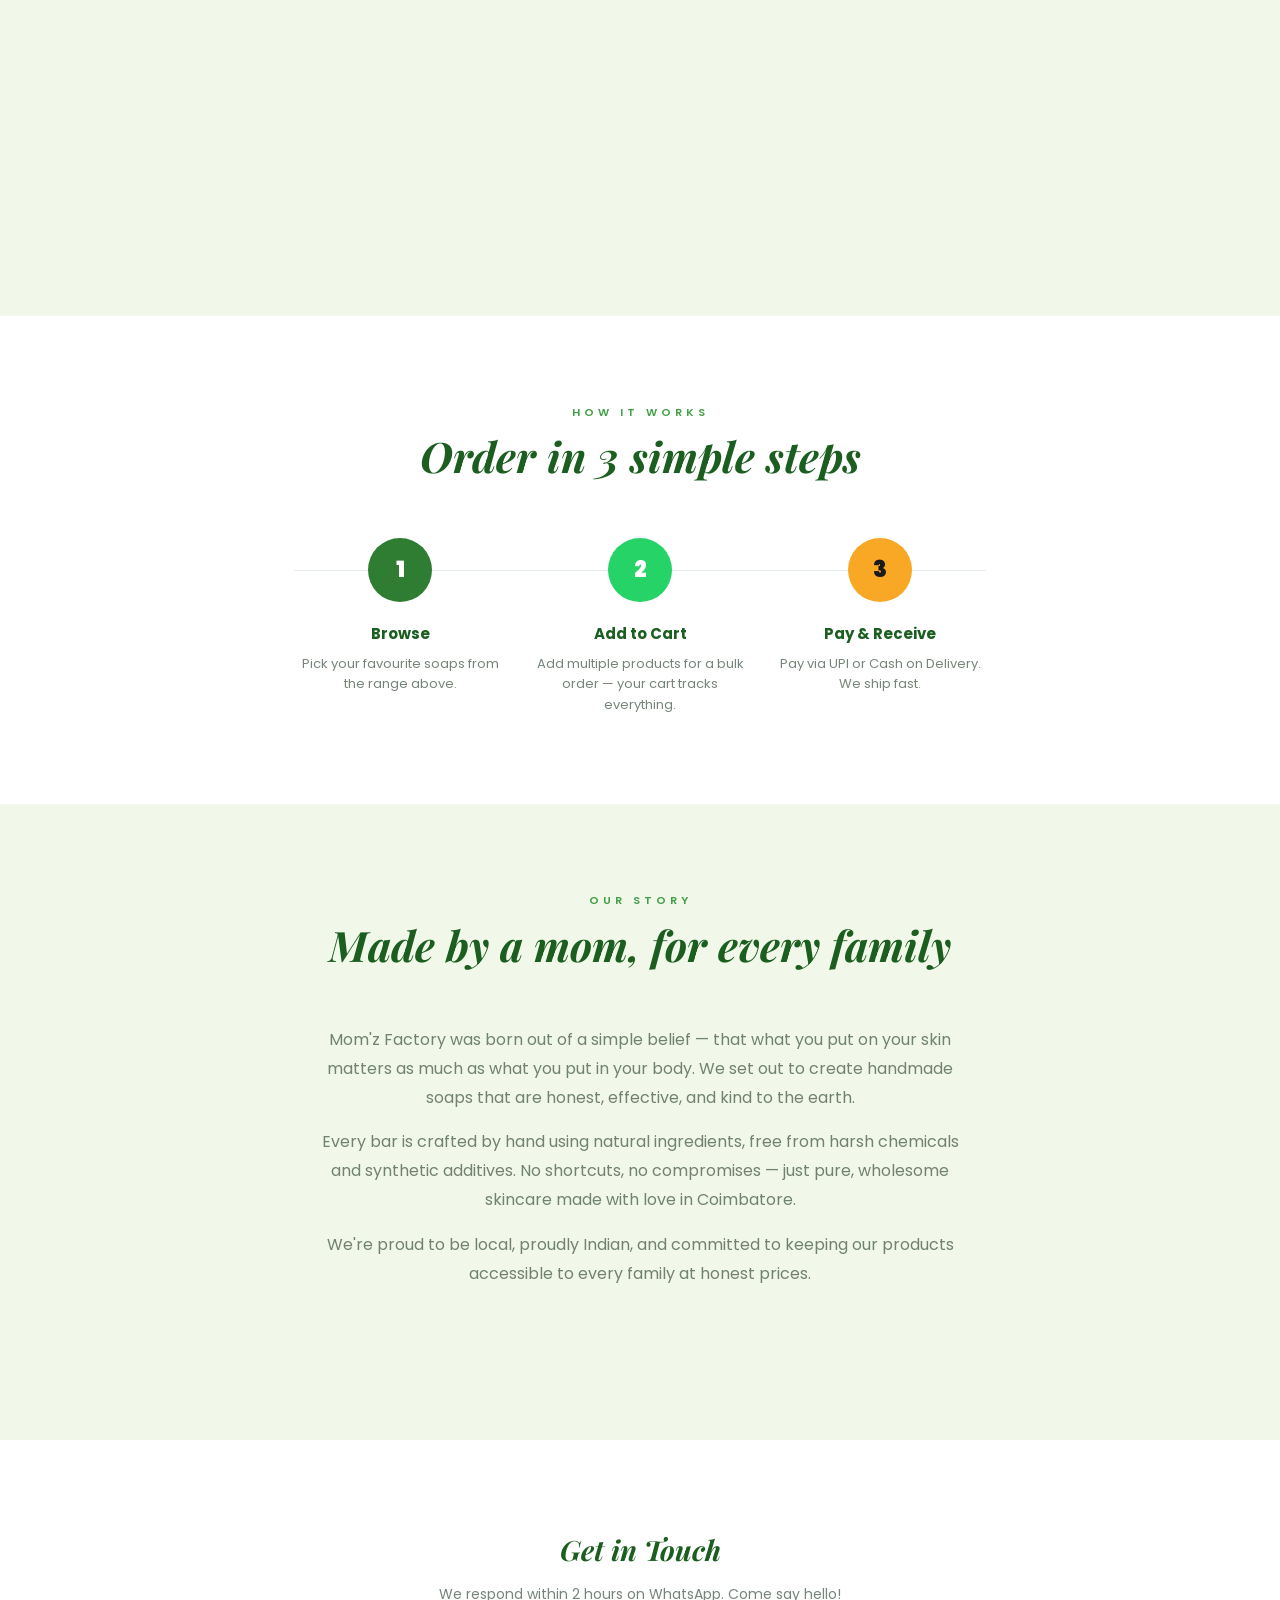
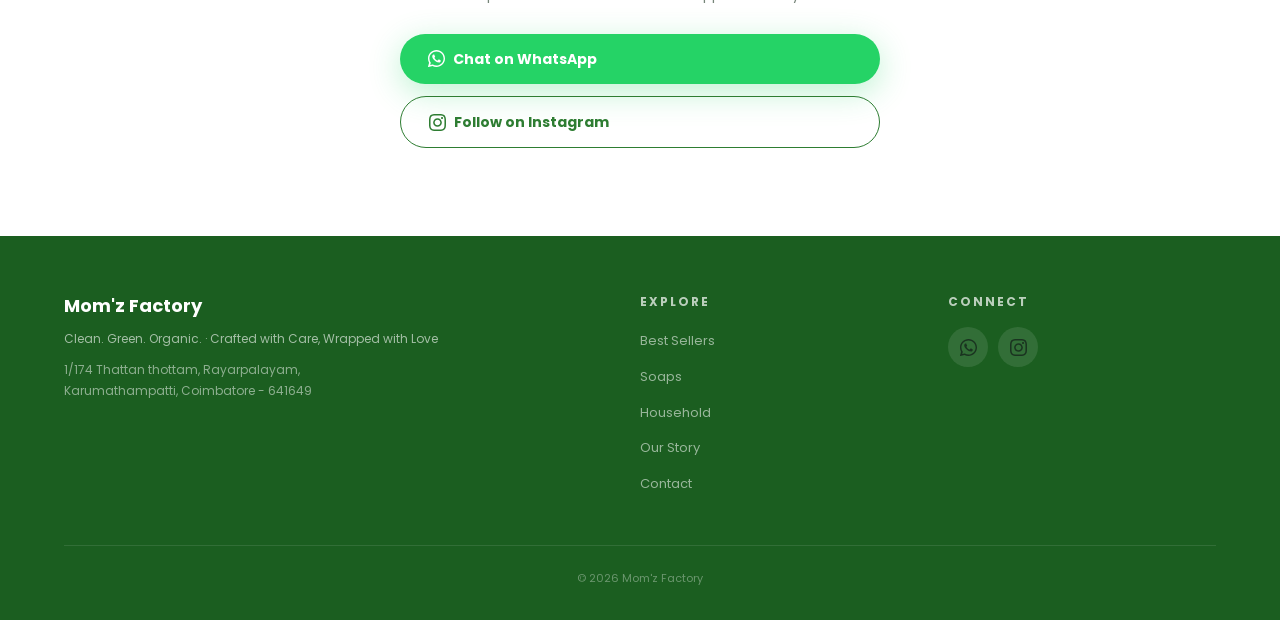
==== commit a558148a: "Simplify per feedback: drop circles and reviews, split nav categories - Remove the category-circles " ====
--- a/index.html
+++ b/index.html
@@ -28,34 +28,6 @@
 <body>
 
   <div id="navbar"></div>
-
-  <!-- Category circles -->
-  <section class="cat-strip">
-    <div class="container">
-      <div class="cat-strip__row">
-        <a class="cat-circle" href="#products" data-cat="all">
-          <span class="cat-circle__img"><img src="assets/products/turmeric-soap.webp" alt="All products"></span>
-          <span class="cat-circle__label">All Products</span>
-        </a>
-        <a class="cat-circle" href="#products" data-cat="soap">
-          <span class="cat-circle__img"><img src="assets/products/goat-milk-soap.webp" alt="Soaps"></span>
-          <span class="cat-circle__label">Soaps</span>
-        </a>
-        <a class="cat-circle" href="#products" data-cat="household">
-          <span class="cat-circle__img"><img src="assets/products/fabric-soap.webp" alt="Household"></span>
-          <span class="cat-circle__label">Household</span>
-        </a>
-        <a class="cat-circle" href="#best-sellers">
-          <span class="cat-circle__img"><img src="assets/products/sandal-saffron-soap.webp" alt="Best sellers"></span>
-          <span class="cat-circle__label">Best Sellers</span>
-        </a>
-        <a class="cat-circle" href="#reviews">
-          <span class="cat-circle__img"><img src="assets/products/rose-milk-soap.webp" alt="Reviews"></span>
-          <span class="cat-circle__label">Reviews</span>
-        </a>
-      </div>
-    </div>
-  </section>
 
   <!-- Hero -->
   <section class="hero">
@@ -170,18 +142,8 @@
     </div>
   </section>
 
-  <!-- Reviews -->
-  <section class="section section--mid" id="reviews">
-    <div class="container">
-      <div class="section-eyebrow" data-animate>Reviews</div>
-      <h2 class="section-title" data-animate data-animate-delay="100">What customers say</h2>
-      <!-- Rendered by components.js from data/testimonials.json -->
-      <div class="testimonials-grid" id="testimonialsGrid"></div>
-    </div>
-  </section>
-
   <!-- Our Story -->
-  <section class="section" id="our-story">
+  <section class="section section--mid" id="our-story">
     <div class="container">
       <div class="section-eyebrow" data-animate>Our Story</div>
       <h2 class="section-title" data-animate data-animate-delay="100">Made by a mom, for every family</h2>
@@ -200,7 +162,7 @@
   </section>
 
   <!-- Contact -->
-  <section class="section section--mid" id="contact">
+  <section class="section" id="contact">
     <div class="container">
       <div class="contact-box" data-animate>
         <h2 class="contact-box__title">Get in Touch</h2>
--- a/css/style.css
+++ b/css/style.css
@@ -120,27 +120,8 @@
   letter-spacing: 0.4px; white-space: nowrap; transition: color 0.2s;
 }
 .header__nav a:hover { color: var(--green); }
-
-/* ── Category circles ── */
-.cat-strip { padding: 28px 0 6px; }
-.cat-strip__row {
-  display: flex; justify-content: center; gap: 36px;
-  overflow-x: auto; padding-bottom: 10px; scrollbar-width: none;
-}
-.cat-strip__row::-webkit-scrollbar { display: none; }
-.cat-circle { text-align: center; flex-shrink: 0; }
-.cat-circle__img {
-  display: block; width: 96px; height: 96px; border-radius: 50%;
-  overflow: hidden; border: 2.5px solid rgba(46,125,50,0.25);
-  padding: 3px; background: #fff;
-  transition: border-color 0.2s, transform 0.25s;
-}
-.cat-circle__img img { width: 100%; height: 100%; object-fit: cover; border-radius: 50%; }
-.cat-circle:hover .cat-circle__img { border-color: var(--green); transform: translateY(-3px); }
-.cat-circle__label {
-  display: block; margin-top: 9px; font-size: 12.5px;
-  font-weight: 600; color: var(--text);
-}
+.header__nav a.nav-accent { color: var(--green); font-weight: 700; }
+.header__nav a.nav-accent:hover { color: var(--green-dark); }
 
 /* ── USP strip ── */
 .usp-strip { background: var(--bg-mid); padding: 18px 0; }
@@ -576,8 +557,6 @@
   .header__logo img { width: 44px; height: 44px; }
   .header__wordmark img { height: 34px; }
   .header__nav { gap: 22px; justify-content: flex-start; }
-  .cat-strip__row { justify-content: flex-start; gap: 22px; padding: 0 4px 10px; }
-  .cat-circle__img { width: 76px; height: 76px; }
   .usp-strip__row { gap: 14px 22px; }
   .usp { font-size: 12px; }
   .steps { flex-direction: column; align-items: center; gap: 32px; }
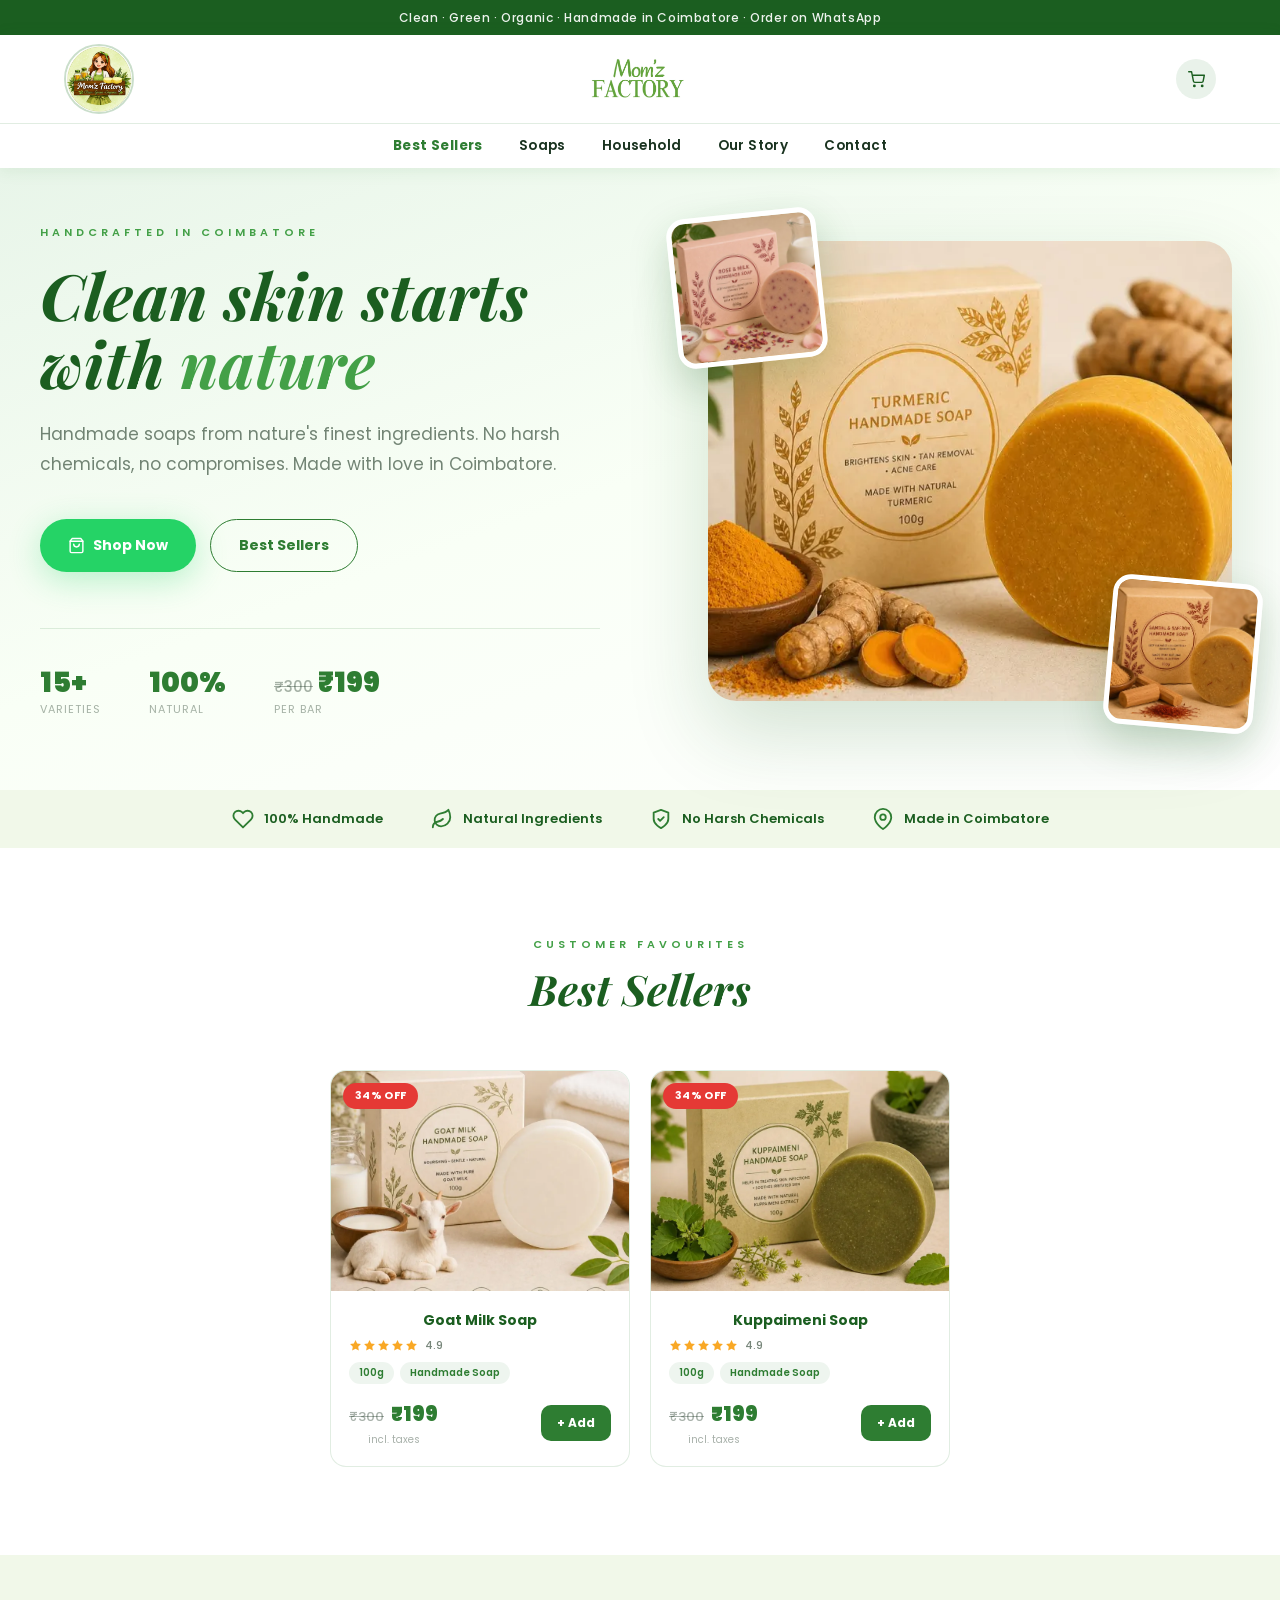
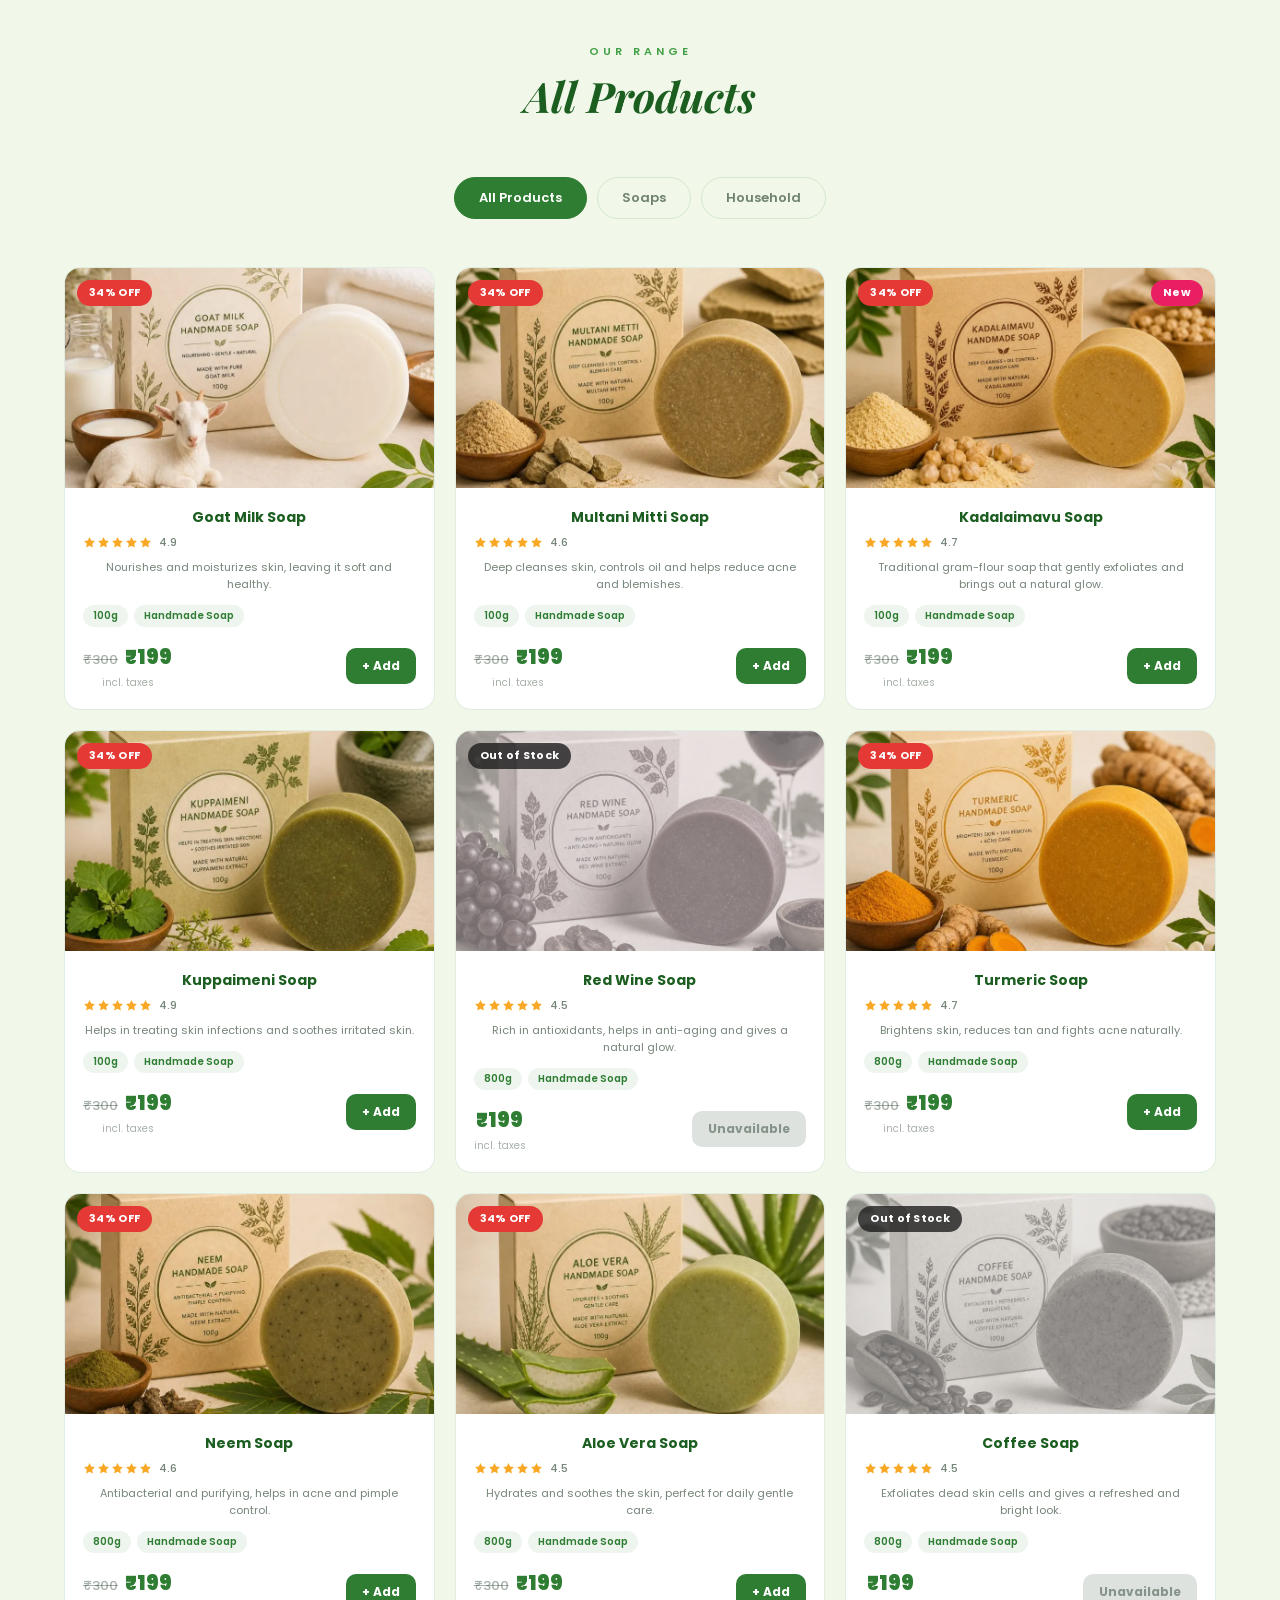
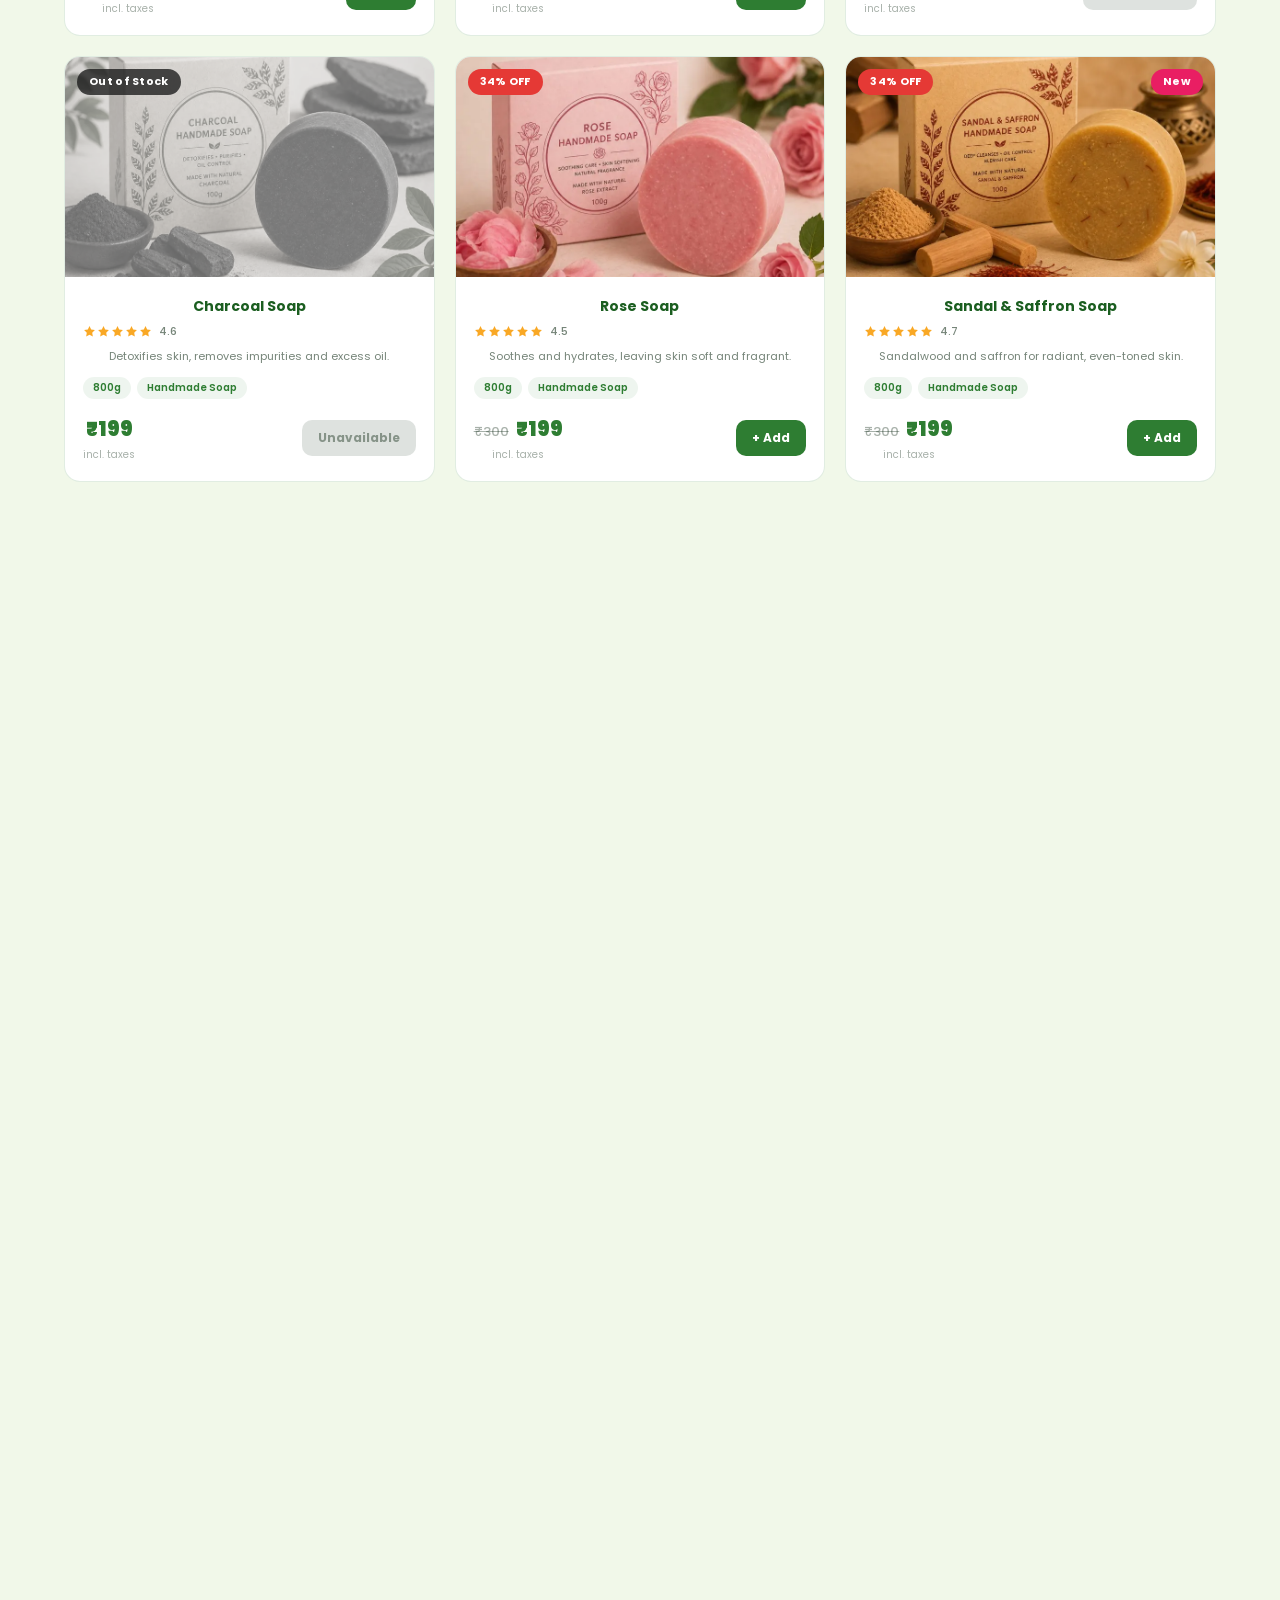
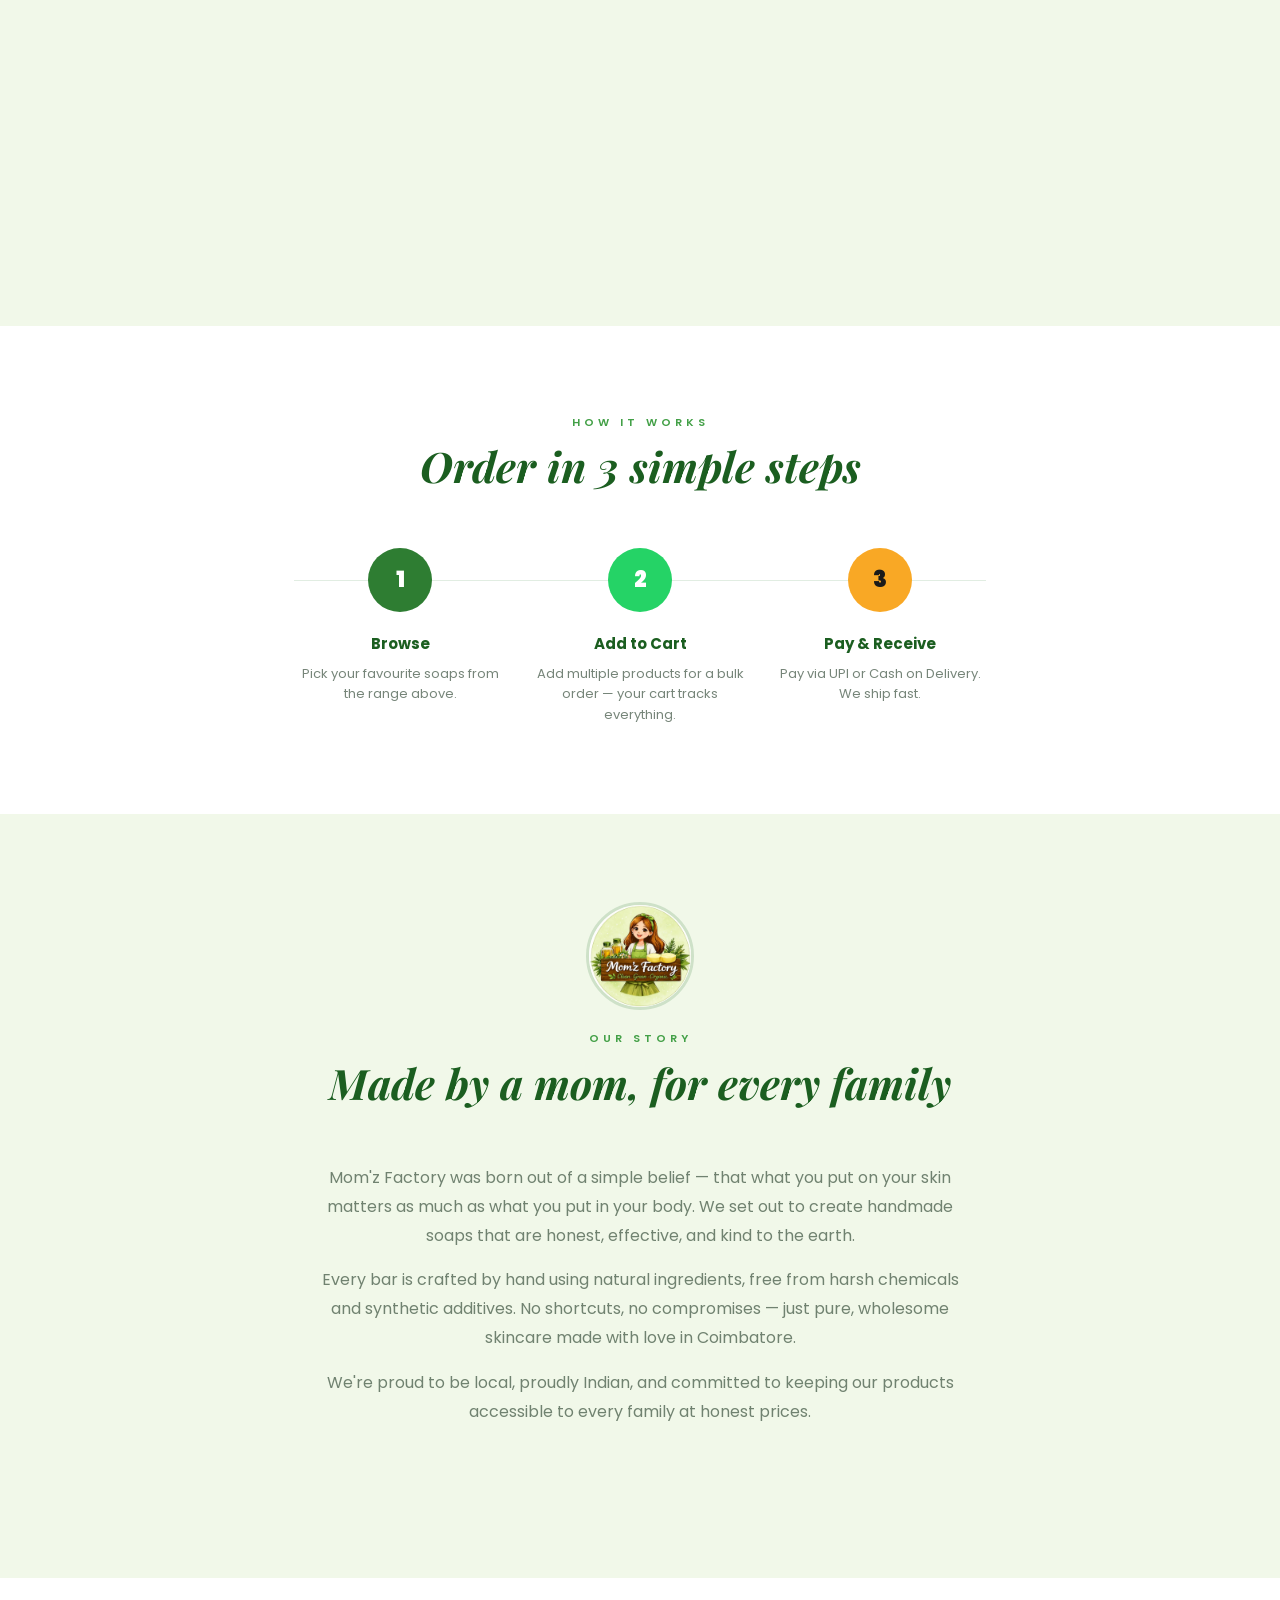
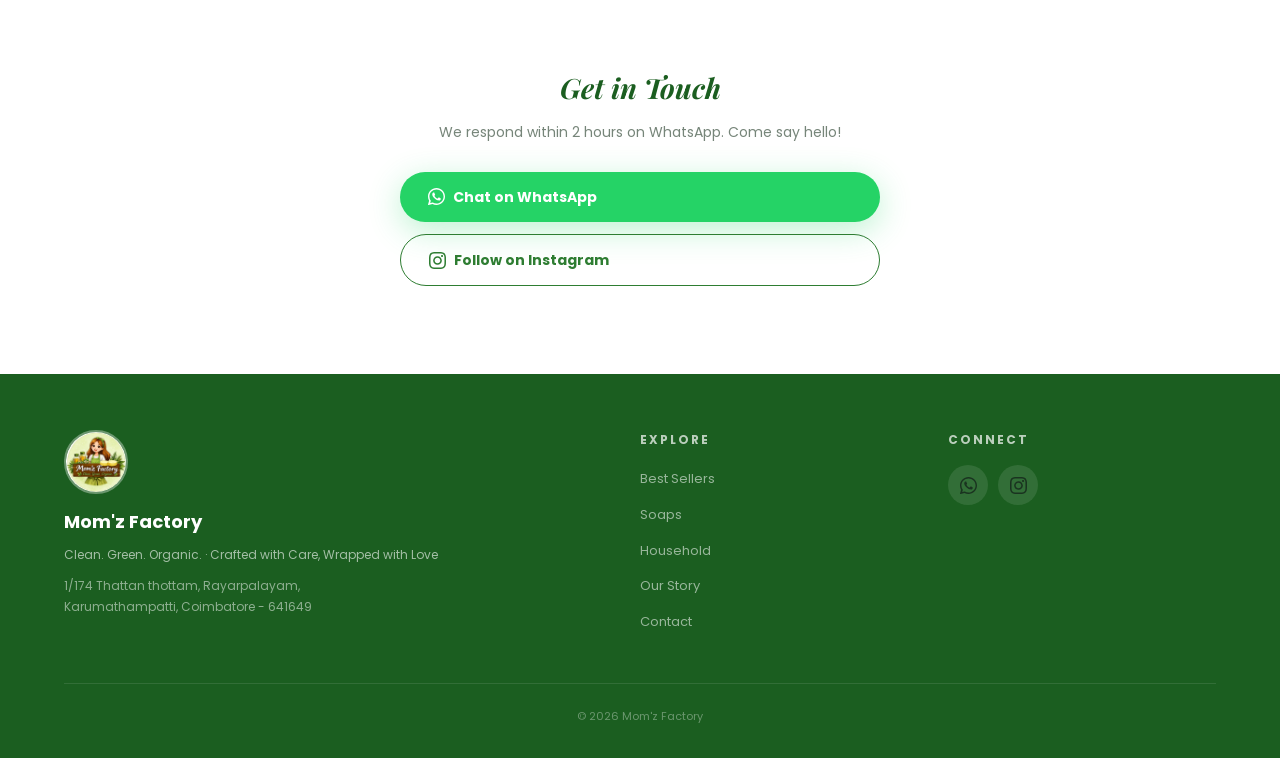
==== commit 5a5667d7: "Add brand logo to Our Story section and footer Co-Authored-By: Claude Fable 5 <noreply@anthropic.com" ====
--- a/index.html
+++ b/index.html
@@ -145,6 +145,7 @@
   <!-- Our Story -->
   <section class="section section--mid" id="our-story">
     <div class="container">
+      <img src="assets/logo.webp" alt="Mom'z Factory logo" class="story-logo" data-animate>
       <div class="section-eyebrow" data-animate>Our Story</div>
       <h2 class="section-title" data-animate data-animate-delay="100">Made by a mom, for every family</h2>
       <div class="about-story" data-animate data-animate-delay="150">
--- a/css/style.css
+++ b/css/style.css
@@ -39,6 +39,13 @@
 /* ── Container ── */
 .container { max-width: var(--container); margin: 0 auto; padding: 0 24px; }
 
+/* Anchor targets stop just below the sticky header; part of the section's
+   own top padding tucks under it so the heading lands close to the nav */
+section[id] { scroll-margin-top: 98px; }
+@media (max-width: 768px) {
+  section[id] { scroll-margin-top: 84px; }
+}
+
 /* ── Animations ── */
 [data-animate] {
   opacity: 0;
@@ -81,11 +88,11 @@
 .header { border-bottom: 1px solid var(--border); }
 .header__inner {
   display: grid; grid-template-columns: 1fr auto 1fr;
-  align-items: center; height: 78px;
+  align-items: center; height: 88px;
 }
 .header__logo { justify-self: start; display: flex; align-items: center; }
 .header__logo img {
-  width: 56px; height: 56px; border-radius: 50%;
+  width: 70px; height: 70px; border-radius: 50%;
   object-fit: cover; border: 2px solid rgba(46,125,50,0.25);
 }
 .header__wordmark { justify-self: center; display: flex; align-items: center; }
@@ -103,10 +110,11 @@
 }
 .navbar__cart-btn:hover { transform: scale(1.1); background: rgba(46,125,50,0.18); }
 .navbar__cart-count {
-  position: absolute; top: -4px; right: -4px;
-  width: 18px; height: 18px; background: var(--red);
-  border-radius: 50%; font-size: 10px; font-weight: 700;
+  position: absolute; top: -5px; right: -5px;
+  width: 21px; height: 21px; background: var(--red);
+  border-radius: 50%; font-size: 11px; font-weight: 700;
   display: none; align-items: center; justify-content: center; color: #fff;
+  box-shadow: 0 1px 4px rgba(0,0,0,0.25);
 }
 .navbar__cart-count.visible { display: flex; }
 .header__nav {
@@ -143,7 +151,10 @@
 .product-card__rating-num {
   margin-left: 6px; font-size: 11px; color: var(--text-muted); font-weight: 500;
 }
-.products-grid.products-grid--best { grid-template-columns: repeat(4, 1fr); }
+.products-grid.products-grid--best {
+  grid-template-columns: repeat(auto-fit, 300px);
+  justify-content: center;
+}
 .products-grid.products-grid--best .product-card__benefit { display: none; }
 
 /* ── Hero ── */
@@ -353,6 +364,22 @@
 .add-to-cart-btn:disabled {
   background: rgba(26,51,32,0.14); color: rgba(26,51,32,0.45);
   cursor: not-allowed;
+}
+.qty-stepper {
+  display: inline-flex; align-items: stretch;
+  border-radius: 10px; overflow: hidden;
+  border: 1px solid var(--green);
+}
+.qty-stepper__btn {
+  width: 30px; height: 34px; background: var(--green); color: #fff;
+  border: none; cursor: pointer; font-size: 16px; line-height: 1;
+  display: flex; align-items: center; justify-content: center;
+  transition: background 0.15s;
+}
+.qty-stepper__btn:hover { background: var(--green-dark); }
+.qty-stepper__count {
+  min-width: 30px; display: flex; align-items: center; justify-content: center;
+  background: #fff; font-weight: 700; font-size: 13px; color: var(--green-dark);
 }
 
 /* ── Cart Bubble ── */
@@ -507,6 +534,17 @@
 .contact-box__title { font-family: 'Playfair Display', serif; font-style: italic; font-size: 28px; margin-bottom: 10px; color: var(--green-dark); }
 .contact-box__sub { font-size: 14px; color: var(--text-muted); margin-bottom: 28px; }
 .contact-btns { display: flex; flex-direction: column; gap: 12px; }
+
+/* ── Brand logo placements ── */
+.story-logo {
+  width: 108px; height: 108px; border-radius: 50%;
+  margin: 0 auto 20px; display: block;
+  border: 3px solid rgba(46,125,50,0.18);
+}
+.footer__logo {
+  width: 64px; height: 64px; border-radius: 50%;
+  margin-bottom: 14px; border: 2px solid rgba(255,255,255,0.35);
+}
 
 /* ── Footer ── */
 .footer { background: var(--green-dark); padding: 56px 0 32px; }
@@ -553,10 +591,14 @@
 }
 @media (max-width: 768px) {
   .section { padding: 64px 0; }
-  .header__inner { height: 64px; }
-  .header__logo img { width: 44px; height: 44px; }
+  .header__inner { height: 70px; }
+  .header__logo img { width: 54px; height: 54px; }
   .header__wordmark img { height: 34px; }
-  .header__nav { gap: 22px; justify-content: flex-start; }
+  .header__nav {
+    gap: 22px; justify-content: flex-start; padding-right: 48px;
+    -webkit-mask-image: linear-gradient(90deg, #000 86%, transparent);
+    mask-image: linear-gradient(90deg, #000 86%, transparent);
+  }
   .usp-strip__row { gap: 14px 22px; }
   .usp { font-size: 12px; }
   .steps { flex-direction: column; align-items: center; gap: 32px; }
@@ -566,8 +608,17 @@
   .footer__inner { grid-template-columns: 1fr; gap: 32px; }
 }
 @media (max-width: 768px) {
-  .products-grid, .products-grid.products-grid--best { grid-template-columns: 1fr; gap: 16px; }
-  .product-card__img { height: 260px; }
+  .products-grid, .products-grid.products-grid--best { grid-template-columns: repeat(2, 1fr); gap: 12px; }
+  .product-card__img { height: 150px; }
+  .product-card__body { padding: 12px; }
+  .product-card__name { font-size: 12.5px; }
+  .product-card__benefit { display: none; }
+  .product-card__tags { margin-bottom: 10px; flex-wrap: wrap; }
+  .product-card__sale { font-size: 16px; }
+  .product-card__footer { gap: 6px; }
+  .add-to-cart-btn { padding: 8px 11px; font-size: 11px; }
+  .product-card__badge { font-size: 9.5px; padding: 3px 9px; top: 8px; left: 8px; }
+  .product-card__badge--new { left: auto; right: 8px; }
 }
 @media (max-width: 640px) {
   .hero__stats { gap: 24px; }
